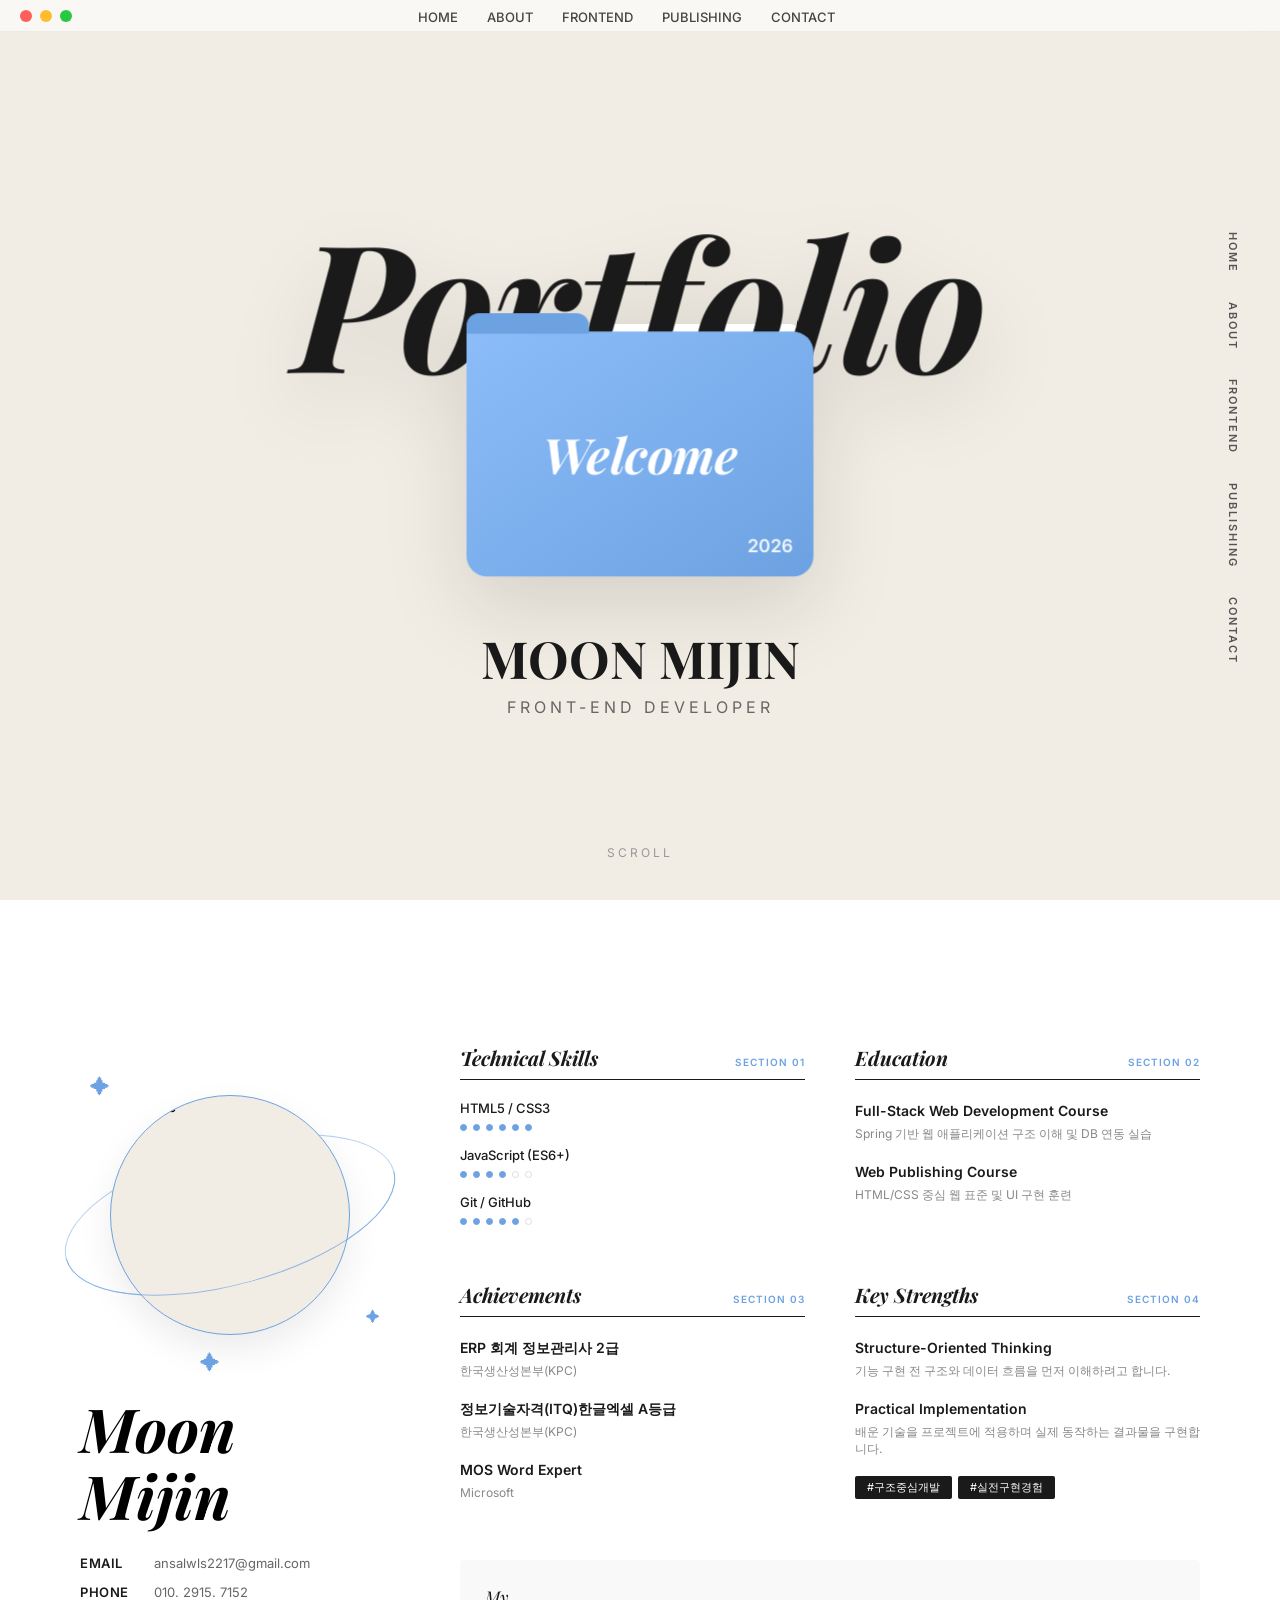
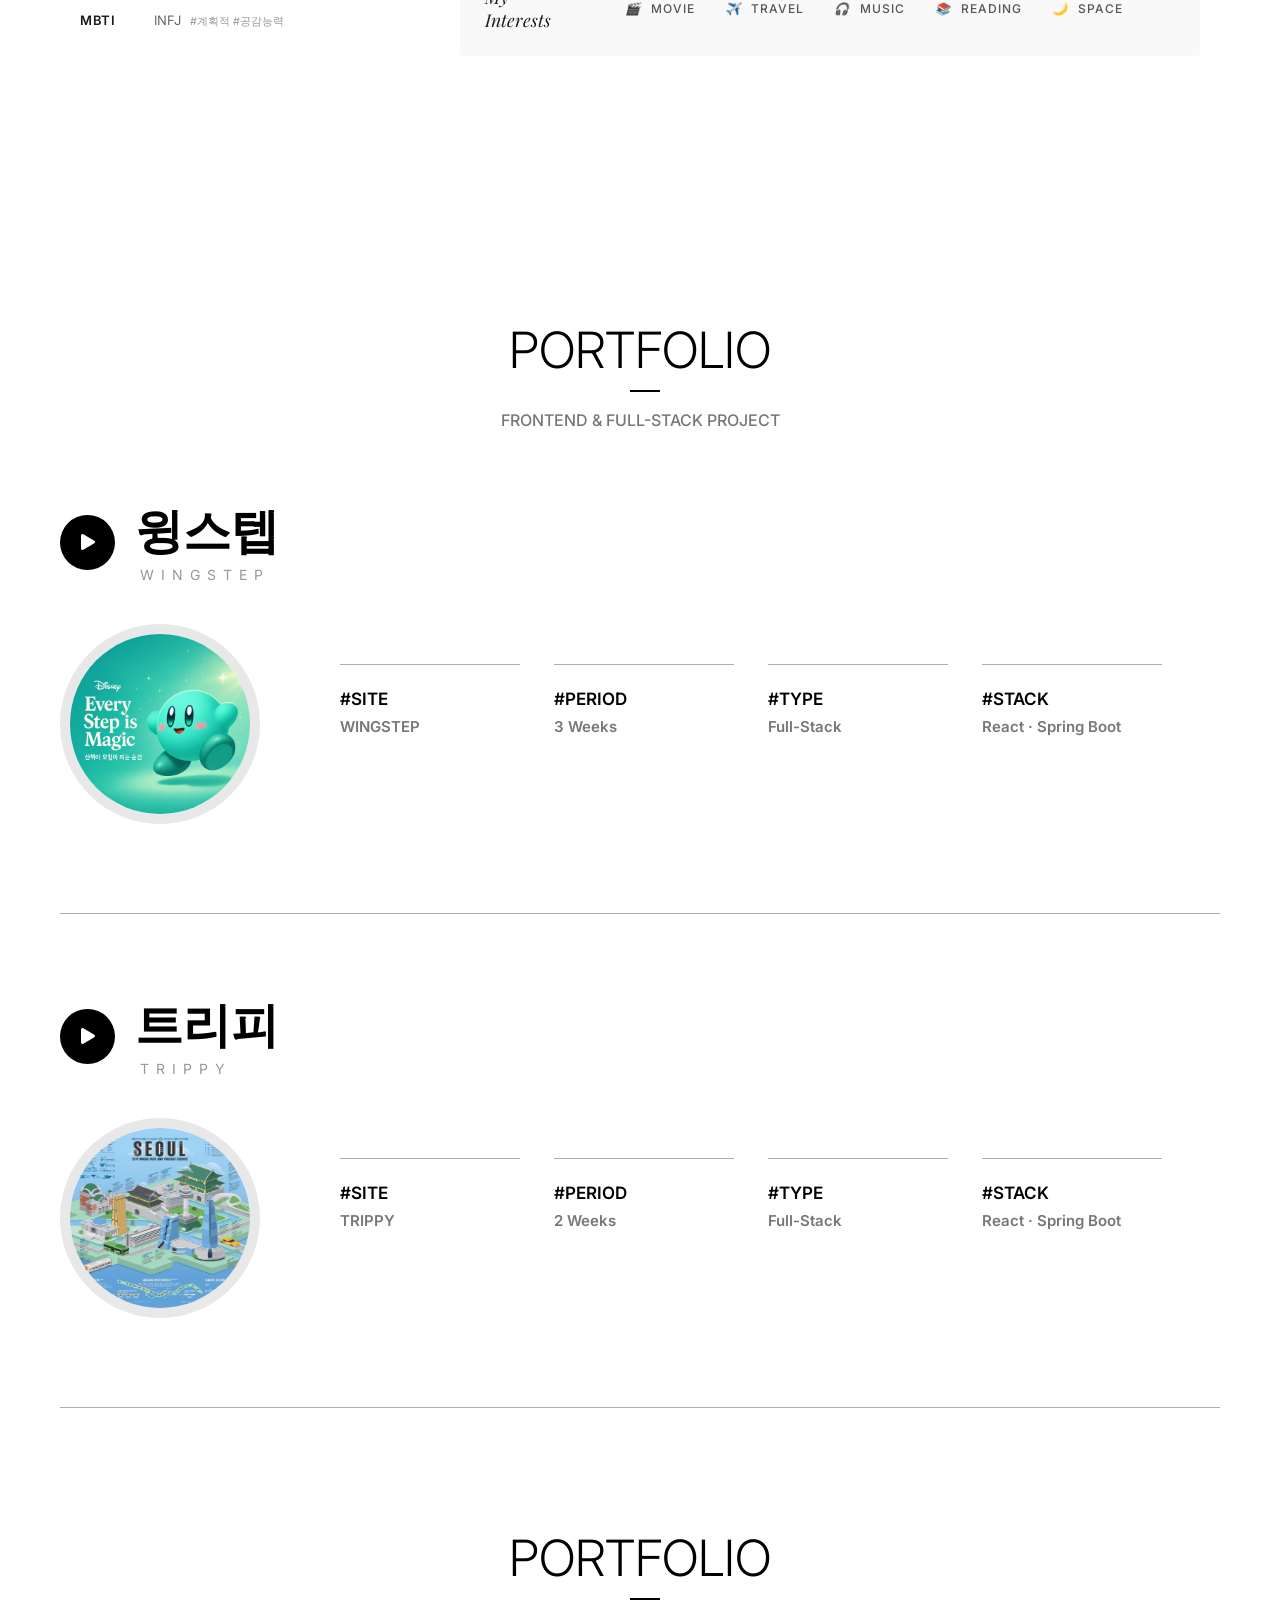
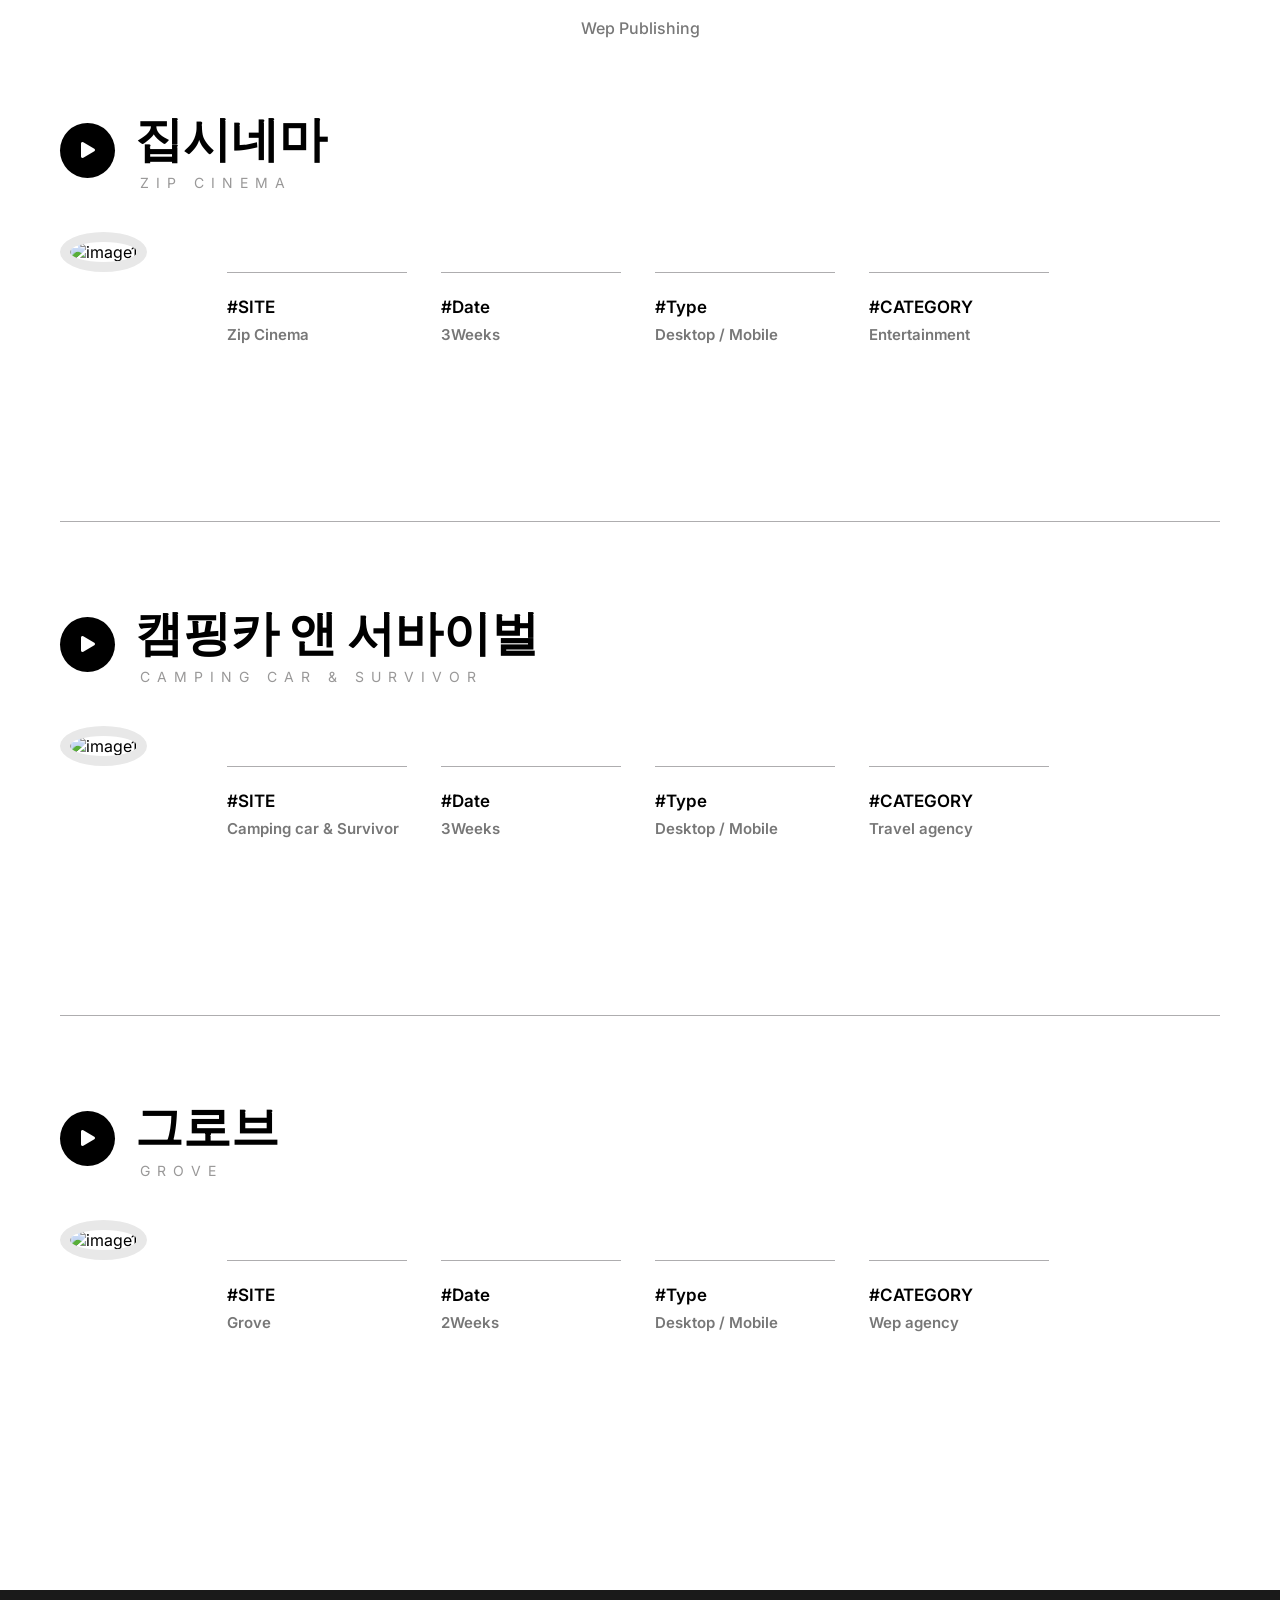
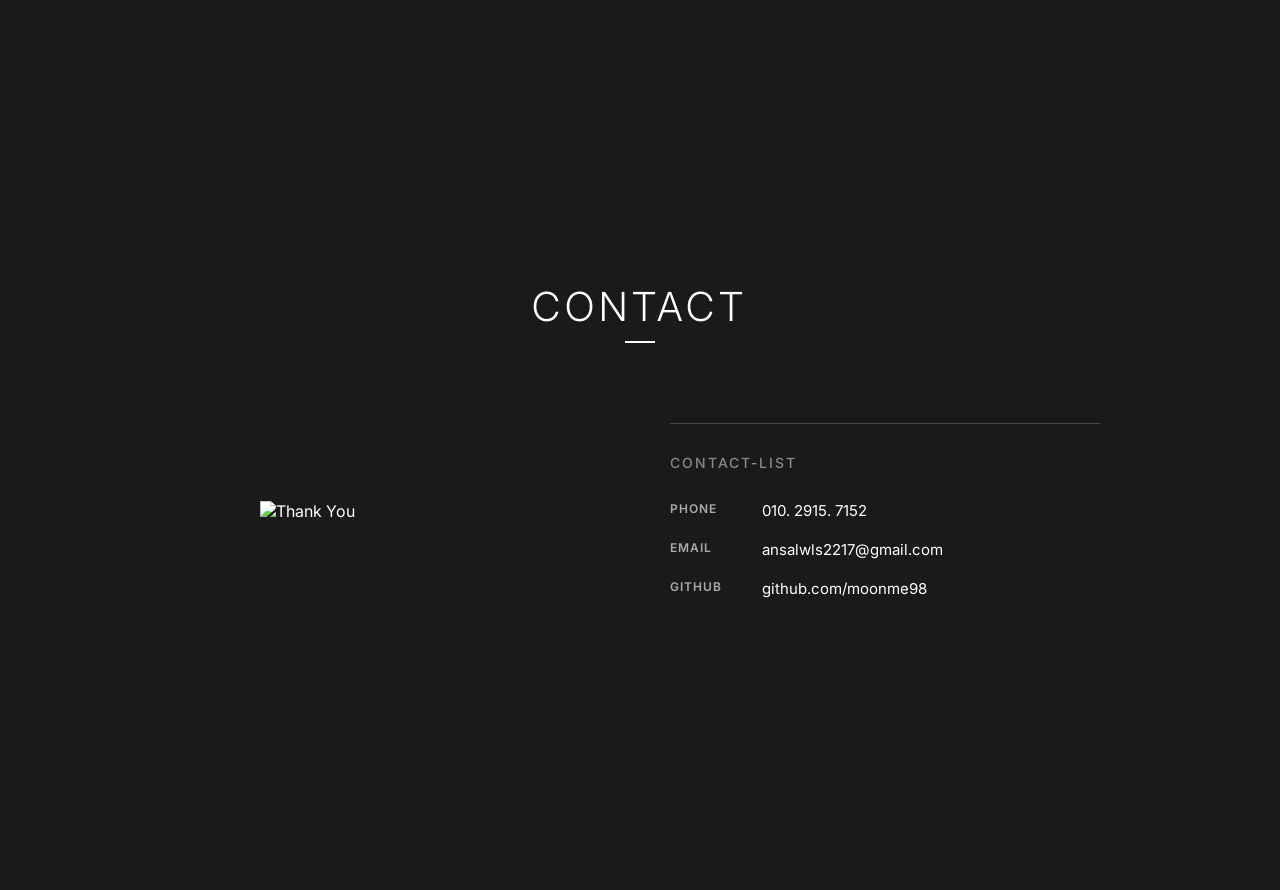
==== index.html @ 7d090c87 "add portfolio section" ====
﻿<!DOCTYPE html>
<html lang="ko">
<head>
    <meta charset="UTF-8">
    <meta name="viewport" content="width=device-width, initial-scale=1.0">
    <title>MOON MIJIN | Portfolio</title>
    
    <link href="https://fonts.googleapis.com/css2?family=Playfair+Display:ital,wght@0,600;0,700;1,700&family=Inter:wght@300;400;500;600&display=swap" rel="stylesheet">
    <link rel="stylesheet" href="https://use.fontawesome.com/releases/v5.14.0/css/all.css">
    <link rel="stylesheet" href="css/style.css">

    <script src="https://code.jquery.com/jquery-3.7.1.min.js"></script>
    <script src="js/main.js"></script>
</head>

<body>
    <header id="header">
        <div class="top">
            <div class="mac-dots"><div class="dot red"></div><div class="dot yellow"></div><div class="dot green"></div></div>
            <nav id="gnb">
                <ul>
                    <li><a href="#home">HOME</a></li>
                    <li><a href="#about">ABOUT</a></li>
                    <li><a href="#portfolio_fn">FRONTEND</a></li>
                    <li><a href="#portfolio">PUBLISHING</a></li>
                    <li><a href="#contact">CONTACT</a></li>
                </ul>
            </nav>
            <div style="width: 80px;"></div>
        </div>
    </header>

    <section id="home" class="header_inner">
        <div class="folder-wrapper" id="mobileFolder">
            <div class="folder-paper"></div>
            <h2 class="main-title">Portfolio</h2>
            <div class="folder-main">
                <span class="folder-welcome-text">Welcome</span>
                <span class="folder-year">2026</span>
            </div>
        </div>
        <div class="desc">
            <strong>MOON MIJIN</strong>
            <p>Front-end Developer</p>
        </div>
        <div class="pagedown">Scroll</div>
    </section>

    <section id="about" class="wrapper">
        <div class="left-side">
            <div class="profile-container">
                <div class="star one">✦</div>
                <div class="orbit-back"></div>
                <div class="profile-circle">
                    <img src="images/img/profile.jpg" alt="Profile">
                </div>
                <div class="orbit-front"></div>
                <div class="star two">✦</div>
                <div class="star three">✦</div>
            </div>
            <div class="name-box">
                <h1>Moon <br>Mijin</h1>
                <div class="contact-info">
                    <p><b>EMAIL</b> ansalwls2217@gmail.com</p>
                    <p><b>PHONE</b> 010. 2915. 7152</p>
                    <p><b>MBTI</b> INFJ <small style="color:#999; margin-left:5px;">#계획적 #공감능력</small></p>
                </div>
            </div>
        </div>

        <div class="right-side">
            <div class="section-box">
                <h3>Technical Skills <span>SECTION 01</span></h3>
                <div class="skill-item">
                    <div class="skill-header"><span>HTML5 / CSS3</span></div>
                    <div class="dots-wrap">
                        <div class="dot-s"></div><div class="dot-s"></div><div class="dot-s"></div><div class="dot-s"></div><div class="dot-s"></div><div class="dot-s"></div>
                    </div>
                </div>
                <div class="skill-item">
                    <div class="skill-header"><span>JavaScript (ES6+)</span></div>
                    <div class="dots-wrap">
                        <div class="dot-s"></div><div class="dot-s"></div><div class="dot-s"></div><div class="dot-s"></div><div class="dot-s off"></div><div class="dot-s off"></div>
                    </div>
                </div>
                <div class="skill-item">
                    <div class="skill-header"><span>Git / GitHub</span></div>
                    <div class="dots-wrap">
                        <div class="dot-s"></div><div class="dot-s"></div><div class="dot-s"></div><div class="dot-s"></div><div class="dot-s"></div><div class="dot-s off"></div>
                    </div>
                </div>
            </div>

            <div class="section-box">
                <h3>Education <span>SECTION 02</span></h3>
                <ul class="content-list">
                    <li><b>Full-Stack Web Development Course</b><small>Spring 기반 웹 애플리케이션 구조 이해 및 DB 연동 실습</small></li>
                    <li><b>Web Publishing Course</b><small>HTML/CSS 중심 웹 표준 및 UI 구현 훈련</small></li>
                </ul>
            </div>

            <div class="section-box">
                <h3>Achievements <span>SECTION 03</span></h3>
                <ul class="content-list">
                    <li><b>ERP 회계 정보관리사 2급</b> <small>한국생산성본부(KPC)</small></li>
                    <li><b>정보기술자격(ITQ)한글엑셀 A등급</b> <small>한국생산성본부(KPC)</small></li>
                    <li><b>MOS Word Expert</b> <small>Microsoft</small></li>
                </ul>
            </div>

            <div class="section-box">
                <h3>Key Strengths <span>SECTION 04</span></h3>
                <ul class="content-list">
                    <li><b>Structure-Oriented Thinking</b> <small>기능 구현 전 구조와 데이터 흐름을 먼저 이해하려고 합니다.</small></li>
                    <li><b>Practical Implementation</b> <small>배운 기술을 프로젝트에 적용하며 실제 동작하는 결과물을 구현합니다.</small></li>
                </ul>
                <div class="tag-group">
                    <span class="tag">#구조중심개발</span>
                    <span class="tag">#실전구현경험</span>
                </div>
            </div>

            <div class="interest-box">
                <div class="interest-title">My <br>Interests</div>
                <div class="interest-items">
                    <div class="interest-item"><i>🎬</i> Movie</div>
                    <div class="interest-item"><i>✈️</i> Travel</div>
                    <div class="interest-item"><i>🎧</i> Music</div>
                    <div class="interest-item"><i>📚</i> Reading</div>
                    <div class="interest-item"><i>🌙</i> Space</div>
                </div>
            </div>
        </div>
    </section>

    <section id="portfolio_fn">
        <div class="title">
            <h2>PORTFOLIO</h2>
            <span>FRONTEND & FULL-STACK PROJECT</span>
        </div>
        <div class="page3_zone">
            <div class="portfolio">
                <div class="main_box">
                    <div class="inner">
                        <div class="tit">
                            <a href="https://react.moooon.shop/" target="_blank">
                                <div class="ico"><i class="fas fa-play"></i></div>
                                <div class="txt">
                                    <h3>윙스텝</h3>
                                    <span>WINGSTEP</span>
                                </div>
                            </a>
                        </div>
                        <div class="content">
                            <div class="photo">
                                <img src="images/img/wingstep_main.png" alt="윙스텝 메인 화면">
                            </div>
                            <div class="project">
                                <div class="piece">
                                    <span class="sub_tit">#SITE</span>
                                    <span>WINGSTEP</span>
                                </div>
                                <div class="piece">
                                    <span class="sub_tit">#PERIOD</span>
                                    <span>3 Weeks</span>
                                </div>
                                <div class="piece">
                                    <span class="sub_tit">#TYPE</span>
                                    <span>Full-Stack</span>
                                </div>
                                <div class="piece">
                                    <span class="sub_tit">#STACK</span>
                                    <span>React · Spring Boot</span>
                                </div>
                            </div>
                        </div>
                    </div>
                </div>
                <div class="overview">
                    <div class="inner">
                        <div class="tit">
                            <span>PROJECT OVERVIEW</span>
                        </div>
                        <div class="desc">
                            <div class="piece">
                                <span class="sub_tit">OVERVIEW</span>
                                <span>러닝 기록 관리 서비스</span>
                            </div>
                            <div class="piece">
                                <span class="sub_tit">ARCHITECTURE</span>
                                <span>React → Spring Boot → MySQL</span>
                            </div>
                            <div class="piece">
                                <span class="sub_tit">AUTH</span>
                                <span>JWT 인증 (Interceptor)</span>
                            </div>
                            <div class="piece">
                                <span class="sub_tit">ROLE</span>
                                <span>Front-End · API 설계 · DB 연동</span>
                            </div>
                        </div>
                        <div class="link">
                            <span>LINK</span>
                            <a href="https://react.moooon.shop/" target="_blank">Front-End</a>
                            <a href="https://github.com/moonme98/wingstep_back.git" target="_blank">Back-End Git</a>
                        </div>
                    </div>
                </div>
               <div class="sub">
                    <div class="inner">
                        <div class="tit">
                            <span>PROJECT DETAIL</span>
                            <p>
                                러닝 기록을 관리하고 인증 시스템을 구현한 Full-Stack 웹 프로젝트입니다.
                                React 기반 UI 설계와 Spring Boot REST API 서버 연동을 통해
                                사용자 흐름 전체를 직접 구현했습니다.
                            </p>
                        </div>
                        <!-- Finder Window -->
                        <div class="finder_window">
                            <div class="finder_header">
                                <div class="window_controls">
                                    <span class="dot red"></span>
                                    <span class="dot yellow"></span>
                                    <span class="dot green"></span>
                                </div>
                                <div class="finder_path">Macintosh HD › Projects › WINGSTEP</div>
                                <div class="finder_toolbar">
                                    <span></span>
                                    <span></span>
                                    <span></span>
                                    <span></span>
                                </div>
                            </div>
                            <div class="finder_body">
                                <div class="finder_sidebar">
                                    <div class="sidebar_section">
                                        <p>Favorites</p>
                                        <ul>
                                            <li class="active">Overview</li>
                                            <li>Demo</li>
                                            <li>Documentation</li>
                                        </ul>
                                    </div>
                                    <div class="sidebar_section">
                                        <p>Tags</p>
                                        <ul>
                                            <li>React</li>
                                            <li>Spring Boot</li>
                                            <li>MySQL</li>
                                        </ul>
                                    </div>
                                </div>
                                <div class="finder_content">
                                    <div class="file_item">
                                        <a href="https://youtu.be/JFNT2R6vPKk" target="_blank">
                                            <img src="images/img/preview.jpg" alt="Demo Video">
                                            <span>Demo Video</span>
                                        </a>
                                    </div>
                                    <div class="file_item">
                                        <a href="images/pdf/wingstep.pdf" target="_blank">
                                            <img src="images/img/wingstep_img.jpg" alt="Project PDF">
                                            <span>Project PDF</span>
                                        </a>
                                    </div>
                                </div>
                            </div>
                            <div class="finder_statusbar">
                                <span>2 items</span>
                                <span>Last opened: Today</span>
                            </div>
                        </div>
                    </div>
                </div><!-- end: sub -->
            </div><!-- end: portfolio -->
            <div class="portfolio">
                <div class="main_box">
                    <div class="inner">
                        <div class="tit">
                            <a href="https://react.moooon.shop/" target="_blank">
                                <div class="ico"><i class="fas fa-play"></i></div>
                                <div class="txt">
                                    <h3>트리피</h3>
                                    <span>TRIPPY</span>
                                </div>
                            </a>
                        </div>
                        <div class="content">
                            <div class="photo">
                                <img src="images/img/trippy_main.jpg" alt="트리피 메인 화면">
                            </div>
                            <div class="project">
                                <div class="piece">
                                    <span class="sub_tit">#SITE</span>
                                    <span>TRIPPY</span>
                                </div>
                                <div class="piece">
                                    <span class="sub_tit">#PERIOD</span>
                                    <span>2 Weeks</span>
                                </div>
                                <div class="piece">
                                    <span class="sub_tit">#TYPE</span>
                                    <span>Full-Stack</span>
                                </div>
                                <div class="piece">
                                    <span class="sub_tit">#STACK</span>
                                    <span>React · Spring Boot</span>
                                </div>
                            </div>
                        </div>
                    </div>
                </div>
                <div class="overview">
                    <div class="inner">
                        <div class="tit">
                            <span>PROJECT OVERVIEW</span>
                        </div>
                        <div class="desc">
                            <div class="piece">
                                <span class="sub_tit">OVERVIEW</span>
                                <span>개인 맞춤 여행 코스 제작 및 관리 플랫폼</span>
                            </div>

                            <div class="piece">
                                <span class="sub_tit">ARCHITECTURE</span>
                                <span>React → Spring Boot → MySQL</span>
                            </div>

                            <div class="piece">
                                <span class="sub_tit">AUTH</span>
                                <span>JWT 인증 · Role 기반 접근 제어</span>
                            </div>

                            <div class="piece">
                                <span class="sub_tit">ROLE</span>
                                <span>UI 설계 및 코스 기능 구현</span>
                            </div>

                        </div>
                        <div class="link">
                            <span>LINK</span>
                            <a href="https://github.com/moonme98/trippy.git" target="_blank">Trippy Git</a>
                        </div>
                    </div>
                </div>
               <div class="sub">
                    <div class="inner">
                        <div class="tit">
                            <span>PROJECT DETAIL</span>
                            <p>
                                TRIPPY는 사용자가 자신의 취향과 일정에 맞는 여행 코스를 직접 설계하고
                                관리할 수 있도록 제작한 개인 맞춤형 여행 플랫폼입니다.
                                React 기반 UI와 Spring Boot REST API 서버를 연동하여
                                코스 생성, 일정 관리, 게시판 기능, 사용자 인증까지
                                전체 흐름을 Full-Stack으로 구현했습니다.
                            </p>
                        </div>
                        <!-- Finder Window -->
                        <div class="finder_window">
                            <div class="finder_header">
                                <div class="window_controls">
                                    <span class="dot red"></span>
                                    <span class="dot yellow"></span>
                                    <span class="dot green"></span>
                                </div>
                                <div class="finder_path">Macintosh HD › Projects › TRIPPY</div>
                                <div class="finder_toolbar">
                                    <span></span>
                                    <span></span>
                                    <span></span>
                                    <span></span>
                                </div>
                            </div>
                            <div class="finder_body">
                                <div class="finder_sidebar">
                                    <div class="sidebar_section">
                                        <p>Favorites</p>
                                        <ul>
                                            <li class="active">Overview</li>
                                            <li>Demo</li>
                                            <li>Documentation</li>
                                        </ul>
                                    </div>
                                    <div class="sidebar_section">
                                        <p>Tags</p>
                                        <ul>
                                            <li>React</li>
                                            <li>Spring Boot</li>
                                            <li>Oracle</li>
                                            <li>MyBatis</li>
                                        </ul>
                                    </div>
                                </div>
                                <div class="finder_content">
                                    <div class="file_item">
                                        <a href="https://youtu.be/i4TBJ_WeSOU" target="_blank">
                                            <img src="images/img/trippy_logo.png" alt="Demo Video">
                                            <span>Demo Video</span>
                                        </a>
                                    </div>
                                </div>
                            </div>
                            <div class="finder_statusbar">
                                <span>1 items</span>
                                <span>Last opened: Today</span>
                            </div>
                        </div>
                    </div>
                </div><!-- end: sub -->
            </div><!-- end: portfolio -->
        </div>
    </section>

    <section id="portfolio">
        <div class="title">
            <h2>PORTFOLIO</h2>
            <span>Wep Publishing</span>
        </div>
        <div class="page3_zone">
            <div class="portfolio">
                <div class="main_box">
                    <div class="inner">
                        <div class="tit">
                            <a href="">
                                <div class="ico"><i class="fas fa-play"></i></div>
                                <div class="txt">
                                    <h3>집시네마</h3>
                                    <span>ZIP CINEMA</span>
                                </div>
                            </a>
                        </div>
                        <div class="content">
                            <div class="photo">
                                <img src="images/img/mosaRTgAvM.png" alt="image1">
                            </div>
                            <div class="project">
                                <div class="piece">
                                    <span class="sub_tit">#SITE</span>
                                    <span>Zip Cinema</span>
                                </div>
                                <div class="piece">
                                    <span class="sub_tit">#Date</span>
                                    <span>3Weeks</span>
                                </div>
                                <div class="piece">
                                    <span class="sub_tit">#Type</span>
                                    <span>Desktop / Mobile</span>
                                </div>
                                <div class="piece">
                                    <span class="sub_tit">#CATEGORY</span>
                                    <span>Entertainment</span>
                                </div>
                            </div>
                        </div>
                    </div>
                </div>
                <div class="overview">
                    <div class="inner">
                        <div class="tit">
                            <span>PROJECT OVERVIEW</span>
                        </div>
                        <div class="desc">
                            <div class="piece">
                                <span class="sub_tit">RENEWAL SITE RENEWAL</span>
                                <span>Brand Strategy, UI / UX</span>
                            </div>
                            <div class="piece">
                                <span class="sub_tit">STRUCTURE</span>
                                <span>HTML / CSS</span>
                            </div>
                            <div class="piece">
                                <span class="sub_tit">INTERACTIVE</span>
                                <span>jQuery / React</span>
                            </div>
                            <div class="piece">
                                <span class="sub_tit">SCM</span>
                                <span>Github</span>
                            </div>
                        </div>
                        <div class="link">
                            <span>LINK</span>
                            <a href="" class="project1" target="portfolio">사이트 바로가기</a>
                        </div>
                    </div>
                </div>
                <div class="sub">
                    <div class="item">
                        <div id="pc1" class="pc">
                            <div class="inner">
                                <div class="tit">
                                    <span>DESKTOP DESIGN</span>
                                    <p>
                                        기존 사이트에서 불편함 점과 부족했던 정보성 콘텐츠를 중심으로<br>개선하여 제작하였습니다.
                                    </p>
                                </div>
                                <div class="photo">
                                    <img src="images/img/pc.png" alt="image1">
                                </div>
                                <div class="img">
                                    <div class="dim"><a href=""></a></div>
                                    <div class="view"><img src="images/img/pc1.png" alt="image1"></div>
                                </div>
                            </div>
                        </div>
                        <div id="mo1" class="mo">
                            <div class="inner">
                                <div class="tit">
                                    <span>MOBILE DESIGN</span>
                                    <p>
                                        먼저 진행된 PC버전을 바탕으로 모바일에 최적화된 화면을 구성했습니다.<br>모바일에서도 PC와 동일한 경험으로 제공하며 각 메뉴로의 접근성을 용이하게 설계했습니다. 
                                    </p>
                                </div>
                                <div class="photo">
                                    <img src="images/img/mo1_design.png" alt="image1">
                                </div>
                                <div class="img">
                                    <div class="dim"><a href=""></a></div>
                                    <div class="view"><img src="images/img/mo1.png" alt="image1"></div>
                                </div>
                            </div>
                        </div>
                    </div>    
                </div>
            </div>
            <div class="portfolio">
                <div class="main_box">
                    <div class="inner">
                        <div class="tit">
                            <a href="">
                                <div class="ico"><i class="fas fa-play"></i></div>
                                <div class="txt">
                                    <h3>캠핑카 앤 서바이벌</h3>
                                    <span>CAMPING CAR & SURVIVOR</span>
                                </div>
                            </a>
                        </div>
                        <div class="content">
                            <div class="photo">
                                <img src="images/img/3.png" alt="image1">
                            </div>
                            <div class="project">
                                <div class="piece">
                                    <span class="sub_tit">#SITE</span>
                                    <span>Camping car & Survivor</span>
                                </div>
                                <div class="piece">
                                    <span class="sub_tit">#Date</span>
                                    <span>3Weeks</span>
                                </div>
                                <div class="piece">
                                    <span class="sub_tit">#Type</span>
                                    <span>Desktop / Mobile</span>
                                </div>
                                <div class="piece">
                                    <span class="sub_tit">#CATEGORY</span>
                                    <span>Travel agency</span>
                                </div>
                            </div>
                        </div>
                    </div>
                </div>
                <div class="overview">
                    <div class="inner">
                        <div class="tit">
                            <span>PROJECT OVERVIEW</span>
                        </div>
                        <div class="desc">
                            <div class="piece">
                                <span class="sub_tit">RENEWAL SITE RENEWAL</span>
                                <span>Brand Strategy, UI / UX</span>
                            </div>
                            <div class="piece">
                                <span class="sub_tit">STRUCTURE</span>
                                <span>HTML / CSS</span>
                            </div>
                                <div class="piece">
                                <span class="sub_tit">INTERACTIVE</span>
                                <span>jQuery / React</span>
                            </div>
                                <div class="piece">
                                <span class="sub_tit">SCM</span>
                                <span>Github</span>
                            </div>
                        </div>
                        <div class="link">
                            <span>LINK</span>
                            <a href="" class="project2" target="portfolio">사이트 바로가기</a>
                        </div>
                    </div>
                </div>
                <div class="sub">
                    <div class="item">
                        <div id="pc2" class="pc">
                            <div class="inner">
                                <div class="tit">
                                    <span>DESKTOP DESIGN</span>
                                    <p>기존 사이트에서 불편함 점과 부족했던 정보성 콘텐츠를 중심으로<br>개선하여 제작하였습니다.</p>
                                </div>
                                <div class="photo">
                                    <img src="images/img/pc.png" alt="image1">
                                </div>
                                <div class="img">
                                    <div class="dim"><a href=""></a></div>
                                    <div class="view"><img src="images/img/pc2.png" alt="image1"></div>
                                </div>
                            </div>
                        </div>
                        <div id="mo2" class="mo">
                            <div class="inner">
                                <div class="tit">
                                    <span>MOBILE DESIGN</span>
                                    <p>
                                        먼저 진행된 PC버전을 바탕으로 모바일에 최적화된 화면을 구성했습니다.<br>모바일에서도 PC와 동일한 경험으로 제공하며 각 메뉴로의 접근성을 용이하게 설계했습니다. 
                                    </p>
                                </div>
                                <div class="photo">
                                    <img src="images/img/mo2_design.png" alt="image1">
                                </div>
                                <div class="img">
                                    <div class="dim"><a href=""></a></div>
                                    <div class="view"><img src="images/img/mo2.png" alt="image1"></div>
                                </div>
                            </div>
                        </div>
                    </div>
                </div>
            </div>
            <div class="portfolio">
                <div class="main_box">
                    <div class="inner">
                        <div class="tit">
                            <a href="">
                                <div class="ico"><i class="fas fa-play"></i></div>
                                <div class="txt">
                                    <h3>그로브</h3>
                                    <span>GROVE</span>
                                </div>
                            </a>
                        </div>
                        <div class="content">
                            <div class="photo">
                                <img src="images/img/mainChara2.png" alt="image1">
                            </div>
                            <div class="project">
                                <div class="piece">
                                    <span class="sub_tit">#SITE</span>
                                    <span>Grove</span>
                                </div>
                                <div class="piece">
                                    <span class="sub_tit">#Date</span>
                                    <span>2Weeks</span>
                                </div>
                                <div class="piece">
                                    <span class="sub_tit">#Type</span>
                                    <span>Desktop / Mobile</span>
                                </div>
                                <div class="piece">
                                    <span class="sub_tit">#CATEGORY</span>
                                    <span>Wep agency</span>
                                </div>
                            </div>
                        </div>
                    </div>
                </div>
                <div class="overview">
                    <div class="inner">
                        <div class="tit">
                            <span>PROJECT OVERVIEW</span>
                        </div>
                        <div class="desc">
                            <div class="piece">
                                <span class="sub_tit">RENEWAL SITE RENEWAL</span>
                                <span>Brand Strategy, UI / UX</span>
                            </div>
                            <div class="piece">
                                <span class="sub_tit">STRUCTURE</span>
                                <span>HTML / CSS</span>
                            </div>
                                <div class="piece">
                                <span class="sub_tit">INTERACTIVE</span>
                                <span>jQuery / React</span>
                            </div>
                                <div class="piece">
                                <span class="sub_tit">SCM</span>
                                <span>Github</span>
                            </div>
                        </div>
                        <div class="link">
                            <span>LINK</span>
                            <a href="" class="project3" target="portfolio">사이트 바로가기</a>
                        </div>
                    </div>
                </div>
                <div class="sub">
                    <div class="item">
                        <div id="pc3" class="pc">
                            <div class="inner">
                                <div class="tit">
                                    <span>DESKTOP DESIGN</span>
                                    <p>
                                        기존 사이트에서 불편함 점과 부족했던 정보성 콘텐츠를 중심으로<br>개선하여 제작하였습니다.
                                    </p>
                                </div>
                                <div class="photo">
                                    <img src="images/img/pc.png" alt="image1">
                                </div>
                                <div class="img">
                                    <div class="dim"><a href=""></a></div>
                                    <div class="view"><img src="images/img/pc3.png" alt="image1"></div>
                                </div>
                            </div>
                        </div>
                        <div id="mo3" class="mo">
                            <div class="inner">
                                <div class="tit">
                                    <span>MOBILE DESIGN</span>
                                    <p>
                                        먼저 진행된 PC버전을 바탕으로 모바일에 최적화된 화면을 구성했습니다.<br>모바일에서도 PC와 동일한 경험으로 제공하며 각 메뉴로의 접근성을 용이하게 설계했습니다. 
                                    </p>
                                </div>
                                <div class="photo">
                                    <img src="images/img/mo3_design.png" alt="image1">
                                </div>
                                <div class="img">
                                    <div class="dim"><a href=""></a></div>
                                    <div class="view"><img src="images/img/mo3.png" alt="image1"></div>
                                </div>
                            </div>
                        </div>
                    </div>    
                </div>
            </div>
        </div>
    </section>

    <section id="contact">
        <div class="contact-container">
            <div class="contact-header">
                <h2>CONTACT</h2>
                <div class="line"></div>
            </div>

            <div class="contact-content">
                <div class="thank-you-area">
                    <img src="images/img/Thank_you.png" alt="Thank You">
                </div>

                <div class="contact-details">
                    <h3>CONTACT-LIST</h3>
                    <div class="info-grid">
                        <b>PHONE</b> <span>010. 2915. 7152</span>
                        <b>EMAIL</b> <span>ansalwls2217@gmail.com</span>
                        <b>GITHUB</b> <span>github.com/moonme98</span>
                    </div>
                </div>
            </div>
        </div>
    </section>

    <div class="controller">
        <ul>
            <li><a href="#home">HOME</a></li>
            <li><a href="#about">ABOUT</a></li>
            <li><a href="#portfolio_fn">FRONTEND</a></li>
            <li><a href="#portfolio">PUBLISHING</a></li>
            <li><a href="#contact">CONTACT</a></li>
        </ul>
    </div>

    <script>
        

       
    </script>
</body>
</html>
---- css/style.css ----
@charset "utf-8";

body, h1, h2, h3, ul, dl, dt, dd, p {
    margin: 0;
    padding: 0;
}
ul, dl {
    list-style: none;
}
a {
    text-decoration: none;
    color: #000;
}

/* =========================================
   portfolio - FRONTEND PROJECTS
========================================= */
#portfolio_fn .portfolio .overview .link a:first-of-type {
    padding: 0 85px 0 25px;
}

#portfolio_fn .portfolio .sub {
    display: none;
    margin-top: 140px;
    padding: 100px 0;
    background: linear-gradient(to bottom, #f8f8f8 0%, #eeeeee 100%);
}
#portfolio_fn .portfolio.active .sub {
    display: block;
}
#portfolio_fn .portfolio .sub .inner {
    margin: 0 260px 0 410px;
    width: 1250px;
}

#portfolio_fn .portfolio .sub .tit {
    max-width: 820px;
    margin-bottom: 70px;
}
#portfolio_fn .portfolio .sub .tit span {
    font-size: 60px;
    letter-spacing: -1px;
}

#portfolio_fn .portfolio .finder_window {
    background: #ffffff;
    border-radius: 22px;
    box-shadow:
        0 80px 160px rgba(0,0,0,0.15),
        0 20px 40px rgba(0,0,0,0.08) !important;
    overflow: hidden;
}

#portfolio_fn .portfolio .finder_header {
    background: #f4f4f4;
    padding: 16px 24px;
    display: flex;
    align-items: center;
    justify-content: space-between;
    border-bottom: 1px solid #e6e6e6;
}

#portfolio_fn .portfolio .window_controls {
    display: flex;
    gap: 8px;
}

#portfolio_fn .portfolio .dot {
    width: 12px;
    height: 12px;
    border-radius: 50%;
}
#portfolio_fn .portfolio .dot.red { background: #ff5f57; }
#portfolio_fn .portfolio .dot.yellow { background: #febc2e; }
#portfolio_fn .portfolio .dot.green { background: #28c840; }

#portfolio_fn .portfolio .finder_path {
    flex: 1;
    margin-left: 20px;
    font-size: 14px;
    font-weight: 600;
    color: #666;
}
#portfolio_fn .portfolio .finder_toolbar {
    display: flex;
    gap: 14px;
}
#portfolio_fn .portfolio .finder_toolbar span {
    width: 16px;
    height: 16px;
    background: #ddd;
    border-radius: 4px;
}

#portfolio_fn .portfolio .finder_body {
    display: flex;
    height: 520px;
}

#portfolio_fn .portfolio .finder_sidebar {
    width: 240px;
    background: #f9f9f9;
    padding: 30px 25px;
    border-right: 1px solid #eee;
}
#portfolio_fn .portfolio .sidebar_section {
    margin-bottom: 45px;
}
#portfolio_fn .portfolio .sidebar_section p {
    font-size: 12px;
    font-weight: 600;
    color: #999;
    margin-bottom: 15px;
    text-transform: uppercase;
    letter-spacing: 1px;
}
#portfolio_fn .portfolio .finder_sidebar ul {
    list-style: none;
    padding: 0;
    margin: 0;
}
#portfolio_fn .portfolio .finder_sidebar li {
    margin-bottom: 14px;
    font-size: 14px;
    color: #666;
}
#portfolio_fn .portfolio .finder_sidebar li.active {
    font-weight: 600;
    color: #000;
}

#portfolio_fn .portfolio .finder_content {
    position: relative;
    flex: 1;
    padding: 80px 90px;
    display: flex;
    gap: 90px;
    background: #ffffff;
    align-items: flex-start;
}
#portfolio_fn .portfolio .finder_content::after {
    content: "";
    position: absolute;
    bottom: 0;
    left: 0;
    right: 0;
    height: 40px;
    background: linear-gradient(to top, rgba(0,0,0,0.03), transparent);
    pointer-events: none;
}

#portfolio_fn .portfolio .file_item {
    width: 260px;
    position: relative;
    border-radius: 18px;
    transition: transform 0.3s ease;
}
#portfolio_fn .portfolio .file_item::before {
    content: "";
    position: absolute;
    top: -12px;
    bottom: -12px;
    left: -12px;
    right: -12px;
    border-radius: 22px;
    background: rgba(0, 122, 255, 0.08);
    opacity: 0;
    transition: opacity 0.25s ease;
    z-index: 0;
}
#portfolio_fn .portfolio .file_item:hover::before {
    opacity: 1;
}
#portfolio_fn .portfolio .file_item img,
#portfolio_fn .portfolio .file_item span {
    position: relative;
    z-index: 1;
}
#portfolio_fn .portfolio .file_item img {
    width: 100%;
    height: 180px;
    border-radius: 18px;
    box-shadow: 8px 3px 15px 0px rgba(0, 0, 0, 0.15),
                0 5px 20px rgba(0, 0, 0, 0.08) !important;
    transition: transform 0.35s ease, box-shadow 0.35s ease;
}
#portfolio_fn .portfolio .file_item span {
    display: block;
    margin-top: 18px;
    font-size: 14px;
    text-align: center;
    color: #333;
}

#portfolio_fn .portfolio .finder_statusbar {
    height: 48px;
    background: #f4f4f4;
    border-top: 1px solid #e6e6e6;
    display: flex;
    align-items: center;
    justify-content: space-between;
    padding: 0 30px;
    font-size: 13px;
    color: #666;
}


/* =========================================
   portfolio - Wep Publishing
========================================= */
.title {
    text-align: center;
}
.title h2 {
    font-size: 50px;
    font-weight: 300;
}
.title span {
    display: block;
    margin-top: 30px;
    font-size: 16px;
    font-weight: 500;
    color: #777;
}

#portfolio, #portfolio_fn {
    width: 100%; 
    padding-top: 120px;
    background-color: #fff;
    overflow: hidden;
}
#portfolio .inner, #portfolio_fn .inner {
    max-width: 1200px; 
    margin: 0 auto !important; 
    padding: 0 20px;
    width: 100%;
    box-sizing: border-box;
}
#portfolio .title h2, #portfolio_fn .title h2 {
    position: relative;
}
#portfolio .title h2::after, #portfolio_fn .title h2::after {
    content: "";
    position: absolute;
    left: 49.2%;
    top: 70px;
    width: 30px;
    height: 2px;
    background: #000;
}
#portfolio .page3_zone, #portfolio_fn .page3_zone {
    margin-top: 70px
}
#portfolio .portfolio {
    overflow: hidden;
}
.portfolio .main_box {
    min-width: 1250px;
}
.portfolio .main_box .inner {
    margin: 0 260px 0 410px;
    width: 1250px;
}
.portfolio:nth-child(2) .main_box .tit,
.portfolio:last-child .main_box .tit {
    margin-top: 80px;
}
.portfolio .main_box .tit a {
    display: flex;
    align-items: center;
    gap: 20px;
    position: relative;
}
.portfolio .main_box .tit a .ico {
    position: static;
}
.portfolio .main_box .tit a .fas.fa-play {
	position: static;
    margin-top: 0;
    width: 55px;
    height: 55px;
    line-height: 55px;
    text-align: center;
    background-color: #000;
    color: #fff;
    border-radius: 50%;
    transition: background-color 0.3s;
}
.portfolio.active .main_box .tit a .fas.fa-play {
    background-color: #c69c6d;
}
.portfolio .main_box .tit a:hover .fas.fa-play {
    background-color: #d5b896;
}
.portfolio .main_box .txt {
    color: #000;
}
.portfolio .main_box .tit a:hover .txt {
    color: #d5b896;
}
.portfolio.active .main_box .txt {
    color: #c69c6d;
}
.portfolio .main_box .txt h3 {
    font-size: 48px;
}
.portfolio .main_box .txt span {
    padding: 0 5px;
    font-size: 14px;
    letter-spacing: 7px;
    color: #999898;
}
.portfolio .main_box .content {
    height: 330px;
    border-bottom: 1px solid rgba(23, 22, 26, 0.35);
}
#portfolio .portfolio:last-child .main_box .content {
    margin-bottom: 80px;
    border: none;
}
.portfolio .main_box .content .photo {
    float: left;
    margin-top: 40px;
}
.portfolio .main_box .content .photo img {
    width: 200px;
    height: 200px;
    border: 10px solid #e8e8e8;
    border-radius: 50%;
}
.portfolio .main_box .content .project {
    float: left;
    margin: 80px 0 0 80px;
}
.portfolio .main_box .content .project .piece {
    display: inline-block;
    margin-right: 30px;
    padding-top: 20px;
    border-top: 1px solid rgba(23, 22, 26, 0.35);
    width: 180px;
}
.portfolio .main_box .content .project .piece span {
    display: block;
    font-size: 15px;
    font-weight: 600;
    line-height: 1.7;
    color: #777;
}
.portfolio .main_box .content .project .piece .sub_tit {
    display: block;
    font-size: 17px;
    font-weight: 600;
    color: #000;
}
.portfolio .overview {
    display: none;
    min-width: 1250px;
}
.portfolio.active .overview {
    display: block;
}
.portfolio .overview .inner {
    margin: 0 260px 0 410px;
    width: 1250px;
}
.portfolio .overview .tit span {
    margin: 70px 0 60px 0;
    font-size: 38px;
    font-weight: 500;
    color: #000;
}
.portfolio .overview .piece {
    display: inline-block;
    margin-right: 30px;
}
.portfolio .overview span {
    display: block;
    font-size: 15px;
    font-weight: 600;
    color: #777;
}
.portfolio .overview .sub_tit {
    padding-bottom: 14px;
    font-size: 17px;
    font-weight: 600;
    color: #000;
    border-bottom: 2px solid #191919;
    margin-bottom: 17px;
    width: 245px;
}
.portfolio .overview .link span {
    margin-top: 70px;
    font-size: 38px;
    font-weight: 500;
    color: #000;
}
.portfolio .overview .link a {
    position: relative;
    display: inline-block;
    margin-top: 20px;
    padding: 0 60px 0 25px;
    width: auto;
    font-size: 16px;
    line-height: 50px;
	box-sizing: border-box;
    color: #fff;
    text-align: center;
    background: #191919;
    transition: background 0.2s;
}
.portfolio .overview .link a::after {
    content: "";
    position: absolute;
    left: 150px;
    top: 20px;
    width: 25px;
    height: 10px;
    background: url(../images/ico/icon-gig.png) no-repeat;
}
.portfolio .overview .link a:hover {
    background: #c69c6d;
}
.portfolio .sub {
    display: none;
    margin-top: 140px;
}
.portfolio.active .sub {
    display: block;
}
.portfolio .sub .tit span {
    font-style: italic;
    font-size: 38px;
    font-weight: 800;
}
.portfolio .sub .tit p {
    margin-top: 20px;
    color: #777;
}
.portfolio .sub .pc {
    background-color: #e8e8e8;
    min-width: 1250px;
}
.portfolio .sub .pc .inner {
    position: relative;
    top: 120px;
    margin: 0 260px 0 410px;
    width: 1250px;
}
#portfolio .portfolio .sub .pc .photo {
    margin-top: 70px;
}
#portfolio .portfolio .sub .pc .photo img {
    width: 90%;
}
#portfolio .portfolio .sub .pc .img,
#portfolio .portfolio .sub .mo .img {
    position: absolute;
    left: 175px;
    top: 200px;
    width: 728px;
    height: 465px;
	overflow: hidden;
}
#portfolio .portfolio .sub .pc .img .view,
#portfolio .portfolio .sub .mo .img .view {
    overflow: hidden;
}
#portfolio .portfolio .sub .pc .img .dim {
    position: absolute;
    left: 0;
    top: 0;
    z-index: 2;
    width: 728px;
    height: 465px;
    background: rgba(0, 0, 0, 0.5);
    opacity: 1;
    transition: opacity 0.5s;
}
#portfolio .portfolio .sub .pc .img .dim:hover {
    opacity: 0;
}
#portfolio .portfolio .sub .pc .img .dim a {
    position: absolute;
    top: 50%;
    left: 50%;
    width: 30px;
    height: 50px;
    margin-left: -15px;
    border: 2px solid #fff;
    border-radius: 50px;
    box-sizing: border-box;
}
#portfolio .portfolio .sub .pc .img .dim a::after {
    position: absolute;
    top: 10px;
    left: 50%;
    content: '';
    width: 6px;
    height: 6px;
    margin-left: -3px;
    background-color: #c69c6d;
    border-radius: 100%;
    animation: sdb 2s infinite;
    box-sizing: border-box;
}
@keyframes sdb {
    0% { transform: translate(0, 0); opacity: 0; }
    40% { opacity: 1; }
    80% { transform: translate(0, 20px); opacity: 0; }
    100% { opacity: 0; }
}
#portfolio .portfolio .sub .pc .view {
    position: relative;
    height: 505px;
    overflow: hidden;
}
#portfolio .portfolio .sub .pc .view img {
    position: absolute;
    left: 0;
    top: 0;
    width: 100%;
    transition: top 0.2s;
}
#portfolio .portfolio .sub .mo {
    margin-top: 200px;
    background-color: #e8e8e8;
}
#portfolio .portfolio .sub .mo .inner {
    position: relative;
    top: 120px;
    margin: 0 260px 0 410px;
    width: 1250px;
    height: 1100px;
}
#portfolio .portfolio .sub .mo .photo {
    margin-top: 70px;
}
#portfolio .portfolio .sub .mo .photo img {
    height: 692px;
    width: 90%;
}
#portfolio .portfolio .sub .mo .img {
    position: absolute;
    left: 424px;
    top: 246px;
    width: 234px;
    height: 520px;
    border-radius: 20px;
    overflow: hidden;
}
#portfolio .portfolio .sub .mo .img .dim {
    position: absolute;
    left: 0;
    top: 0;
    z-index: 2;
    width: 234px;
    height: 520px;
    background: rgba(0, 0, 0, 0.5);
    opacity: 1;
    transition: opacity 0.5s;
}
#portfolio .portfolio .sub .mo .img .dim:hover {
    opacity: 0;
}
#portfolio .portfolio .sub .mo .img .dim a {
    position: absolute;
    top: 50%;
    left: 50%;
    width: 30px;
    height: 50px;
    margin-left: -15px;
    border: 2px solid #fff;
    border-radius: 50px;
    box-sizing: border-box;
}
#portfolio .portfolio .sub .mo .img .dim a::after {
    position: absolute;
    top: 10px;
    left: 50%;
    content: '';
    width: 6px;
    height: 6px;
    margin-left: -3px;
    background-color: #c69c6d;
    border-radius: 100%;
    animation: sdb 2s infinite;
    box-sizing: border-box;
}
#portfolio .portfolio .sub .mo .view {
    position: relative;
    height: 519px;
    overflow: hidden;
}
#portfolio .portfolio .sub .mo .view img {
    position: absolute;
    left: 0;
    top: 0;
    width: 100%;
    transition: top 0.2s;
}

/* --- 두 번째 코드 (index.html 관련 스타일) --- */
* { margin: 0; padding: 0; box-sizing: border-box; }
body, html { 
    width: 100%; height: auto; 
    font-family: 'Inter', sans-serif;
    background-color: #f2ede4;
    scroll-behavior: smooth;
}

#header .top {
    position: fixed; top: 0; left: 0; width: 100%; height: 32px;
    background: rgba(255, 255, 255, 0.6);
    backdrop-filter: blur(15px);
    display: flex; align-items: center; justify-content: space-between;
    padding: 0 20px; z-index: 1000;
    border-bottom: 1px solid rgba(0,0,0,0.05);
}
.mac-dots { display: flex; gap: 8px; }
.dot { width: 12px; height: 12px; border-radius: 50%; }
.red { background: #ff5f56; } .yellow { background: #ffbd2e; } .green { background: #27c93f; }

#gnb ul { display: flex; list-style: none; gap: 5px; }
#gnb ul li a { 
    text-decoration: none; color: #444; font-size: 13px; font-weight: 500;
    padding: 4px 12px; border-radius: 4px; transition: 0.2s ease;
}
#gnb ul li a:hover { background: rgba(0, 0, 0, 0.08); color: #000; }

.header_inner {
    min-height: 100vh; width: 100%;
    display: flex; flex-direction: column;
    justify-content: center; align-items: center;
    position: relative;
    box-sizing: border-box;
    padding-top: 70px;
}

.folder-wrapper {
    position: relative; 
    width: 340px; height: 240px;
    filter: drop-shadow(0 30px 40px rgba(0,0,0,0.12));
    z-index: 2;
    perspective: 1000px;
    margin-top: 80px;
    cursor: pointer;
    transform-style: preserve-3d;
    -webkit-transform-style: preserve-3d;
}
.folder-paper {
    position: absolute; top: 10px; left: 10px; right: 10px; bottom: 40px;
    background: #fff; border-radius: 10px;
    transform: translateY(-20px) translateZ(0px); 
    z-index: 1;
    transition: 0.5s ease;
}
.main-title {
    position: absolute;
    font-family: 'Playfair Display', serif;
    font-size: 11rem; font-style: italic; color: #1a1a1a;
    letter-spacing: -2px; z-index: 2;
    top: 35%; left: 50%;
    transform: translate(-50%, -100%) translateZ(10px);
    transition: 0.5s ease;
    white-space: nowrap;
    will-change: transform;
}
.folder-main {
    width: 100%; height: 100%;
    background: linear-gradient(145deg, #8cbdf9, #6da2e2);
    border-radius: 0 20px 20px 20px;
    position: relative; z-index: 3;
    display: flex; align-items: center; justify-content: center;
    transition: 0.5s ease;
    transform-origin: bottom;
    transform: translateZ(20px);
}
.folder-main::before {
    content: ''; position: absolute; top: -18px; left: 0;
    width: 120px; height: 20px; background: #6da2e2; border-radius: 12px 12px 0 0;
}
.folder-welcome-text {
    color: white; font-family: 'Playfair Display', serif;
    font-size: 3rem; font-style: italic; font-weight: 700;
}
.folder-year {
    position: absolute; bottom: 20px; right: 20px;
    color: rgba(255,255,255,0.9); font-size: 1.1rem; font-weight: 600;
}

@media (min-width: 769px) {
    .folder-wrapper:hover .folder-main { transform: rotateX(-25deg) translateZ(20px); }
    .folder-wrapper:hover .folder-paper { transform: translateY(-60px) translateZ(0px); }
    .folder-wrapper:hover .main-title { transform: translate(-50%, -130%) translateZ(10px); }
}

.desc { margin-top: 50px; text-align: center; }
.desc strong { font-family: 'Playfair Display', serif; font-size: 3.2rem; display: block; color: #1a1a1a; }
.desc p { font-size: 1rem; color: #666; letter-spacing: 4px; text-transform: uppercase; margin-top: 5px; }

.controller {
    position: fixed; right: 40px; top: 50%; transform: translateY(-50%);
    z-index: 100;
}
.controller ul { list-style: none; display: flex; flex-direction: column; gap: 25px; }
.controller a {
    writing-mode: vertical-rl; text-decoration: none;
    font-size: 11px; color: #555; font-weight: 600; letter-spacing: 2px;
    transition: 0.3s;
}
.controller a:hover, .controller a.active { color: #007aff; }

.pagedown {
    position: absolute; bottom: 40px;
    font-size: 12px; letter-spacing: 3px; color: #999;
    text-transform: uppercase; animation: bounce 2s infinite;
}
@keyframes bounce {
    0%, 20%, 50%, 80%, 100% { transform: translateY(0); }
    40% { transform: translateY(-10px); }
    60% { transform: translateY(-5px); }
}

.wrapper {
    max-width: 100%; min-height: 100vh; margin: 0 auto;
    display: flex; align-items: center; justify-content: space-between;
    padding: 100px 250px;
    background-color: #fff;
}
.left-side { width: 400px; position: relative; flex-shrink: 0; }
.profile-container { position: relative; width: 300px; height: 300px; margin-bottom: 30px; display: flex; align-items: center; justify-content: center; }
.profile-circle {
    width: 240px; height: 240px; border-radius: 50%; 
    background: #f2ede4; position: relative; z-index: 5; overflow: hidden;
    border: 1px solid #6da2e2; box-shadow: 0 15px 35px rgba(0,0,0,0.08);
}
.profile-circle img { width: 100%; object-fit: cover; }
.orbit-back { position: absolute; width: 340px; height: 140px; border: 1.5px solid #6da2e2; border-radius: 50%; top: 50%; left: 50%; transform: translate(-50%, -50%) rotate(-15deg); z-index: 1; opacity: 0.5; }
.orbit-front { position: absolute; width: 340px; height: 140px; border: 1.5px solid #6da2e2; border-radius: 50%; top: 50%; left: 50%; transform: translate(-50%, -50%) rotate(-15deg); z-index: 6; opacity: 0.7; clip-path: inset(50% 0 0 0); }
.star { position: absolute; font-size: 20px; color: #6da2e2; z-index: 11; }
.star.one { top: 10px; left: 10px; }
.star.two { bottom: 40px; right: 0; font-size: 14px; }
.star.three { bottom: -10px; left: 40%; }
.name-box h1 { font-family: 'Playfair Display', serif; font-size: 3.8rem; font-style: italic; line-height: 1.1; margin-bottom: 20px; text-align: left; }
.contact-info { font-size: 13px; line-height: 2.2; color: #666; text-align: left; }
.contact-info b { color: #1a1a1a; font-weight: 600; width: 70px; display: inline-block; letter-spacing: 0.5px; }

.right-side { flex-grow: 1; display: grid; grid-template-columns: 1fr 1fr; gap: 40px 60px; align-content: start; }
.section-box h3 { font-family: 'Playfair Display', serif; font-size: 1.25rem; font-style: italic; margin-bottom: 20px; color: #1a1a1a; border-bottom: 1px solid #1a1a1a; padding-bottom: 8px; display: flex; justify-content: space-between; align-items: baseline; }
.section-box h3 span { font-family: 'Inter'; font-size: 10px; font-weight: 600; color: #6da2e2; font-style: normal; letter-spacing: 1px; }
.content-list { list-style: none; text-align: left; }
.content-list li { font-size: 13.5px; margin-bottom: 18px; color: #444; line-height: 1.6; }
.content-list b { color: #1a1a1a; font-weight: 600; display: block; margin-bottom: 4px; font-size: 14px; }
.content-list small { color: #888; font-size: 12px; line-height: 1.4; display: block; }
.skill-item { margin-bottom: 16px; text-align: left; }
.skill-header { display: flex; justify-content: space-between; align-items: center; margin-bottom: 8px; }
.skill-header span { font-size: 13px; font-weight: 500; color: #1a1a1a; }
.dots-wrap { display: flex; gap: 6px; }
.dot-s { width: 7px; height: 7px; border-radius: 50%; background: #6da2e2; border: 1px solid #6da2e2; }
.dot-s.off { background: transparent; border: 1px solid #ddd; }
.interest-box { grid-column: 1 / -1; background: #f9f9f9; padding: 25px; border-radius: 4px; display: flex; gap: 40px; align-items: center; }
.interest-title { font-family: 'Playfair Display', serif; font-size: 1.1rem; font-style: italic; color: #1a1a1a; width: 100px; text-align: left; }
.interest-items { display: flex; gap: 30px; flex-wrap: wrap; }
.interest-item { display: flex; align-items: center; gap: 10px; font-size: 12px; font-weight: 500; color: #555; text-transform: uppercase; letter-spacing: 1px; }
.tag-group { display: flex; flex-wrap: wrap; gap: 6px; margin-top: 10px; }
.tag { font-size: 11px; padding: 4px 12px; background: #1a1a1a; color: #fff; border-radius: 2px; }

#contact {
    background-color: #1a1a1a;
    min-height: 100vh;
    display: flex;
    align-items: center;
    justify-content: center;
    color: #fff;
}
.contact-container {
    width: 100%;
    max-width: 1000px;
    padding: 0 40px;
}
.contact-header {
    text-align: center;
    margin-bottom: 80px;
}
.contact-header h2 {
    font-family: 'Inter', sans-serif;
    font-size: 2.5rem;
    letter-spacing: 5px;
    font-weight: 300;
    margin-bottom: 10px;
}
.contact-header .line {
    width: 30px;
    height: 2px;
    background: #fff;
    margin: 0 auto;
}
.contact-content {
    display: flex;
    align-items: center;
    justify-content: space-between;
    gap: 60px;
}
.thank-you-area {
    flex: 1;
    display: flex;
    justify-content: flex-end;
}
.thank-you-area img {
    width: 100%;
    max-width: 350px;
    filter: brightness(1.2);
}
.contact-details {
    flex: 1;
    border-top: 1px solid rgba(255, 255, 255, 0.2);
    padding-top: 30px;
}
.contact-details h3 {
    font-size: 14px;
    letter-spacing: 2px;
    color: #888;
    margin-bottom: 30px;
    font-weight: 500;
}
.info-grid {
    display: grid;
    grid-template-columns: auto 1fr;
    gap: 20px 40px;
}
.info-grid b {
    font-size: 12px;
    letter-spacing: 1px;
    color: #aaa;
    font-weight: 600;
    text-transform: uppercase;
}
.info-grid span {
    font-size: 15px;
    color: #fff;
    font-family: 'Inter', sans-serif;
}

/* --- 공통 모바일 반응형 --- */
@media (max-width: 1600px) {
    .wrapper { padding: 100px 80px; }
    .left-side { width: 380px; }
    .right-side { gap: 40px 50px; }
}
@media (max-width: 1000px) {
    #gnb { display: none; }
    .header_inner { padding-top: 60px; }
    .folder-wrapper { width: 280px; height: 200px; margin-top: 120px; }
    .main-title { font-size: 4.5rem; transform: translate(-50%, -170%) translateZ(10px) }
    .folder-wrapper.is-open .folder-paper { transform: translateY(-50px) translateZ(0px); }
    .folder-wrapper.is-open .main-title { transform: translate(-50%, -220%) translateZ(10px) }
    .folder-wrapper.is-open .folder-main { transform: rotateX(-15deg) translateZ(20px); }
    
    .wrapper {
        flex-direction: column; padding: 80px 60px; gap: 50px; align-items: center; text-align: center;
    }
    .left-side { width: 100%; display: flex; flex-direction: column; align-items: center; }
    .name-box h1 { font-size: 3rem; text-align: center; }
    .contact-info { text-align: left; display: inline-block; }
    .right-side { width: 100%; grid-template-columns: 1fr; text-align: left; }
    .interest-box { flex-direction: column; align-items: flex-start; gap: 20px; }
    .interest-title { width: 100%; border-bottom: 1px solid #ddd; padding-bottom: 5px; }
    .controller { right: 10px; }
}
@media (max-width: 768px) {
    .controller {
        right: env(safe-area-inset-right);
        transform: translate(0,-50%);
        padding-right: 20px;
    }
    .contact-content { flex-direction: column; text-align: center; }
    .thank-you-area { justify-content: center; }
    .info-grid { justify-content: center; }
}

/* =========================
   #portfolio 반응형
========================= */

@media (max-width: 1200px){

    /* content 2열 정리 */
    .portfolio .main_box .content{
        display: grid;
        grid-template-columns: 0fr 1fr;
        gap: 100px;
        align-items: center;
        height: auto;
        padding: 60px 0;
    }

    .portfolio .main_box .content .photo,
    .portfolio .main_box .content .project{
        float: none;
        width: 100%;
        margin: 0;
        text-align: left;
    }

    .portfolio .main_box .content .project{
        display: grid;
        grid-template-columns: 0fr 1fr;
        gap: 30px;
    }

    /* overview 2열 */
    .portfolio .overview .desc{
        display: grid;
        grid-template-columns: 0fr  0fr;
        gap: 60px;
    }

    /* fn_portfolio */
    #portfolio_fn .portfolio .sub .inner {
        margin: 0 auto;
        width: 90%;
    }
    #portfolio_fn .portfolio .sub .tit span {
        font-size: 48px;
    }
    #portfolio_fn .portfolio .finder_body {
        height: auto;
    }
    #portfolio_fn .portfolio .finder_content {
        padding: 60px;
        gap: 60px;
    }
    #portfolio_fn .portfolio .file_item {
        width: 220px;
    }
    #portfolio_fn .portfolio .file_item img {
        height: 160px;
    }
}

@media (max-width: 768px){

    #portfolio, #portfolio_fn {
        padding: 80px 0;
    }

    .portfolio .main_box .txt h3{
        font-size: 28px;
    }

    /* content 1열 */
    .portfolio .main_box .content{
        grid-template-columns: 1fr;
        gap: 30px;
        text-align: center;
    }

    .portfolio .main_box .content .photo img{
        width: 180px;
    }

    /* overview 1열 */
    .portfolio .overview .desc{
        gap: 10px;
    }

    .portfolio .overview .desc .piece{
        margin-bottom: 20px;
    }

    /* sub만 가로 스와이프 */
    .portfolio.active .sub{
        display: flex;
        overflow-x: auto;
        scroll-snap-type: x mandatory;
        -webkit-overflow-scrolling: touch;
        align-items: stretch;
    }
    .portfolio .sub > div{
        min-height: 100vh;
        flex: 0 0 100%;
        min-width: 100%;
        scroll-snap-align: start;
    }
    .portfolio .sub::-webkit-scrollbar{
        display: none;
    }
    .portfolio .sub .mo{
        background: none;
    }
    .portfolio .sub .mo .inner{
        background-color: #e8e8e8;
        padding-top: 100px;
    }   
    .portfolio .sub .mo .img {
        top: 358px;
    }

    /* fn_portfolio */
    #portfolio_fn .portfolio .sub {
        padding: 80px 0;
    }
    #portfolio_fn .portfolio .sub .inner {
        width: 92%;
    }
    #portfolio_fn .portfolio .sub .tit {
        margin-bottom: 50px;
    }
    #portfolio_fn .portfolio .sub .tit span {
        font-size: 36px;
        line-height: 1.2;
    }
    #portfolio_fn .portfolio .finder_body {
        flex-direction: column;
        height: auto;
    }
    #portfolio_fn .portfolio .finder_sidebar {
        width: 100%;
        border-right: none;
        border-bottom: 1px solid #eee;
        padding: 25px;
        display: flex;
        gap: 60px;
        align-items: flex-start;
    }
    #portfolio_fn .portfolio .sidebar_section {
        flex: 1;
        margin-bottom: 0;
    }
    #portfolio_fn .portfolio .finder_content {
        padding: 50px;
        gap: 40px;
        flex-wrap: wrap;
        justify-content: center;
    }
    #portfolio_fn .portfolio .file_item {
        width: 45%;
    }
    #portfolio_fn .portfolio .file_item img {
        height: 150px;
    }
}

@media (max-width: 568px){
    /* content 1열 */
    .portfolio .main_box .content .project { 
        gap: 5px;
    }
    .portfolio .main_box .content .project .piece {
        margin-bottom: 20px;
        width: 150px;
    }

    /* overview 1열 */
    .portfolio .overview .desc {
        grid-template-columns: 1fr;
    }
    .portfolio .overview span {
        width: 330px;
    }
    .portfolio .overview .sub_tit {
        width: 330px;
    }

    /* fn_portfolio */
    #portfolio_fn .portfolio .sub {
        padding: 60px 0;
        margin-top: 100px;
    }
    #portfolio_fn .portfolio .sub .tit span {
        font-size: 28px;
    }
    #portfolio_fn .portfolio .finder_header {
        padding: 12px 16px;
    }
    #portfolio_fn .portfolio .finder_path {
        font-size: 12px;
    }
    #portfolio_fn .portfolio .finder_toolbar {
        display: none;
    }
    #portfolio_fn .portfolio .finder_sidebar {
        gap: 30px;
        padding: 30px;
    }
    #portfolio_fn .portfolio .sidebar_section {
        flex: 1;
    }
    #portfolio_fn .portfolio .finder_content {
        padding: 50px;
        gap: 30px;
    }
    #portfolio_fn .portfolio .file_item {
        width: 100%;
    }
    #portfolio_fn .portfolio .file_item img {
        height: 180px;
    }
    #portfolio_fn .portfolio .finder_statusbar {
        font-size: 12px;
        padding: 0 15px;
    }
}
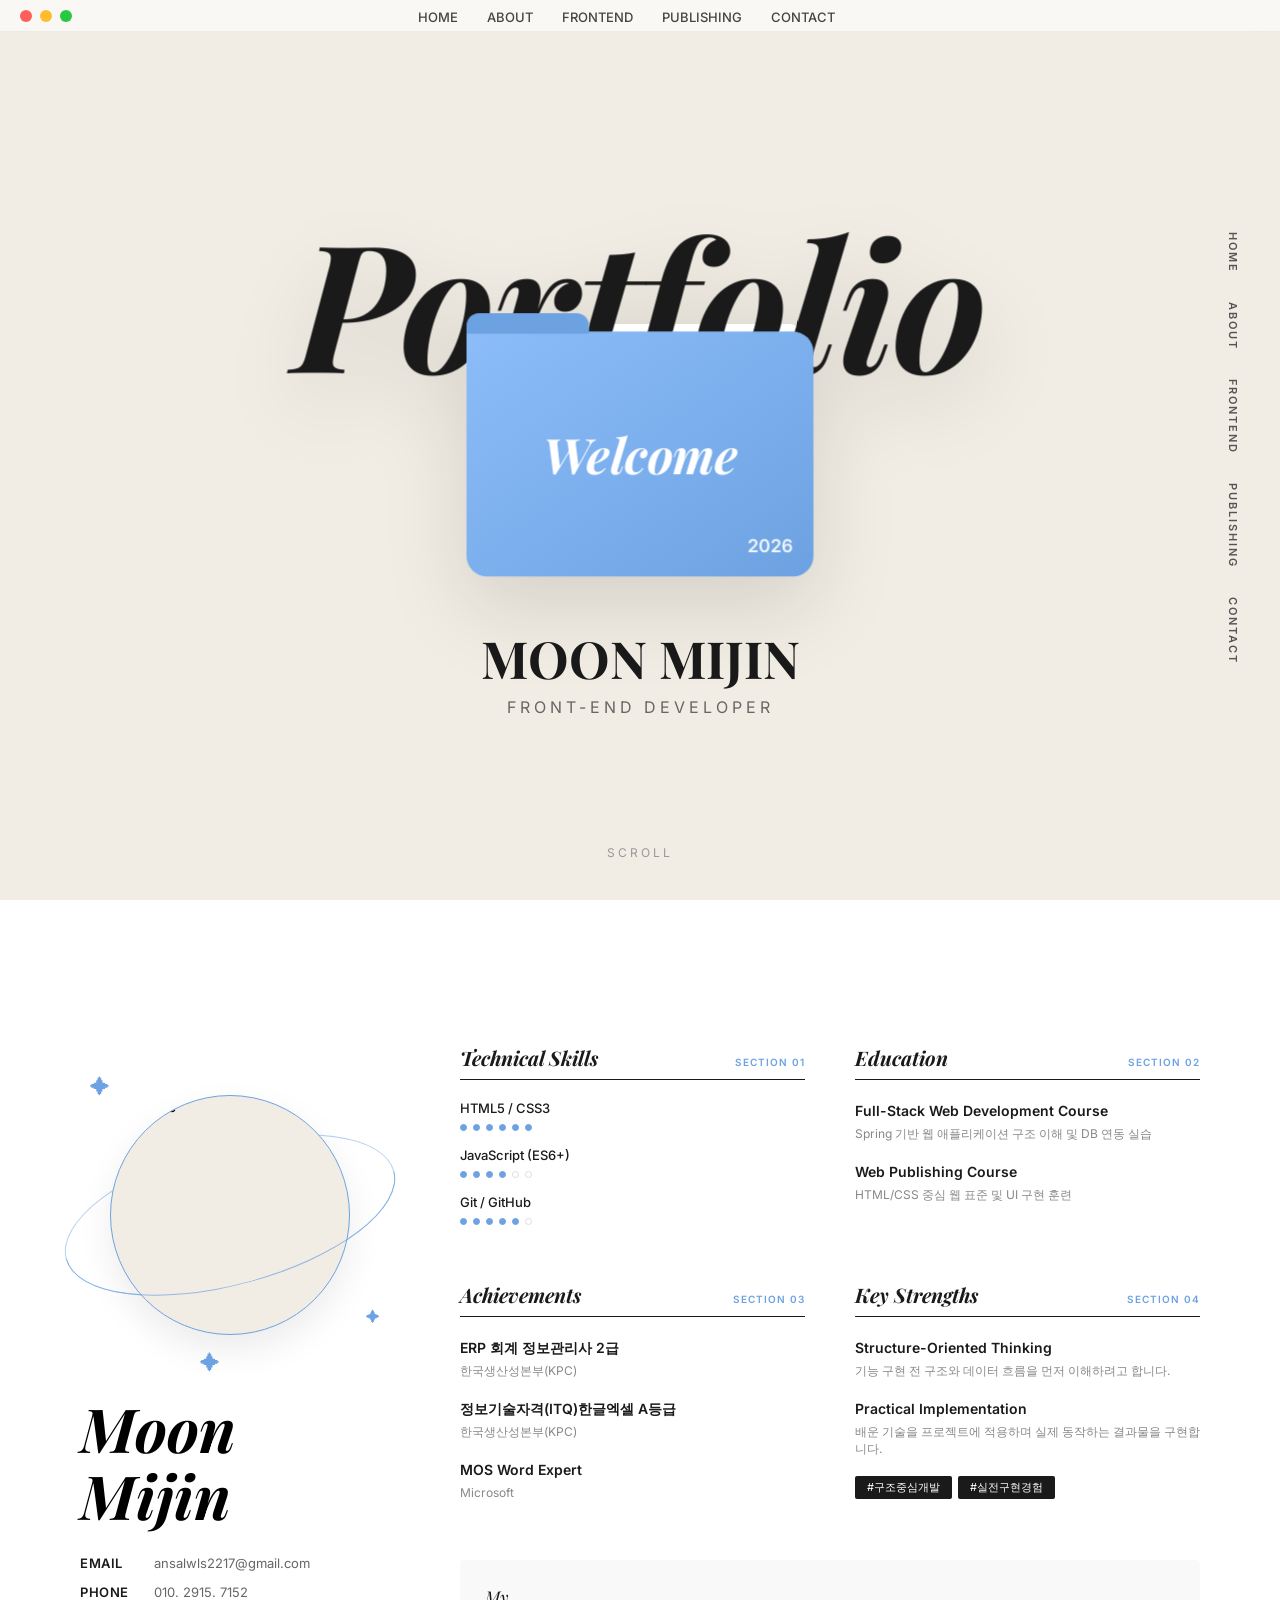
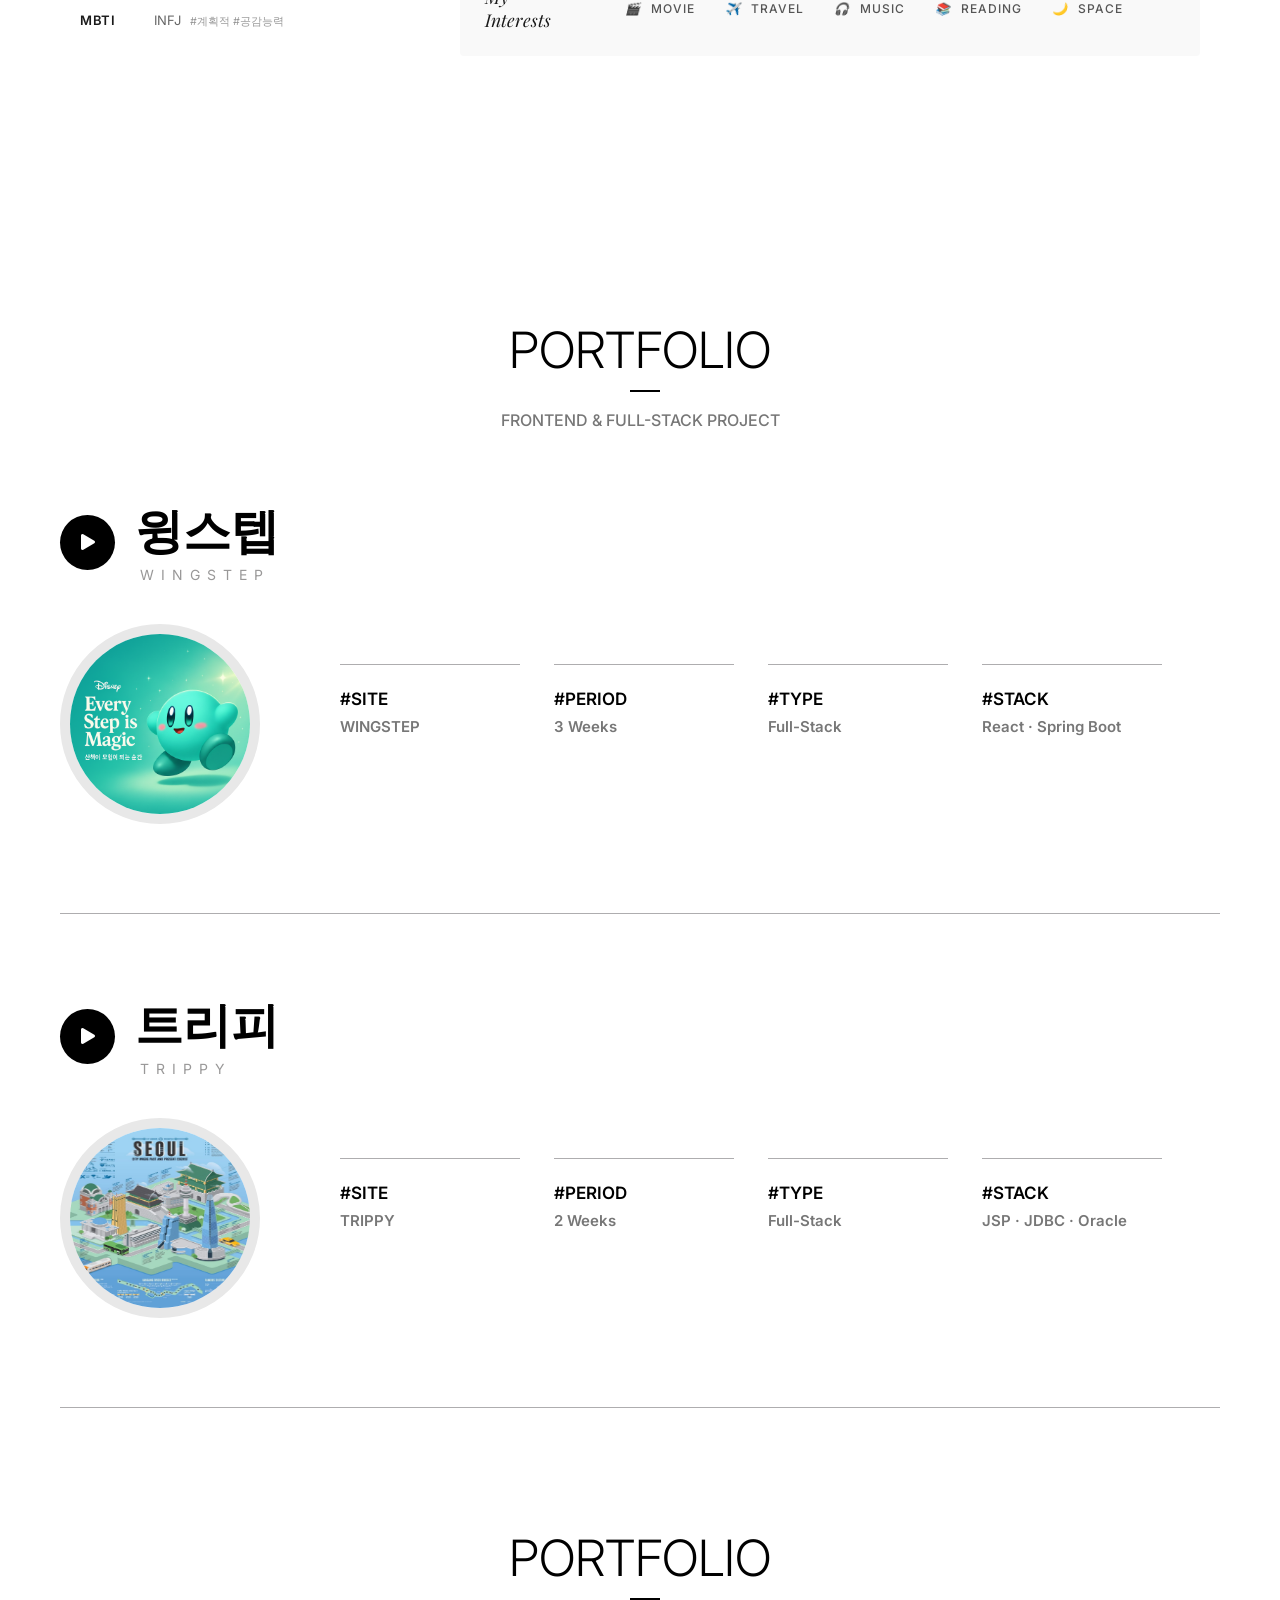
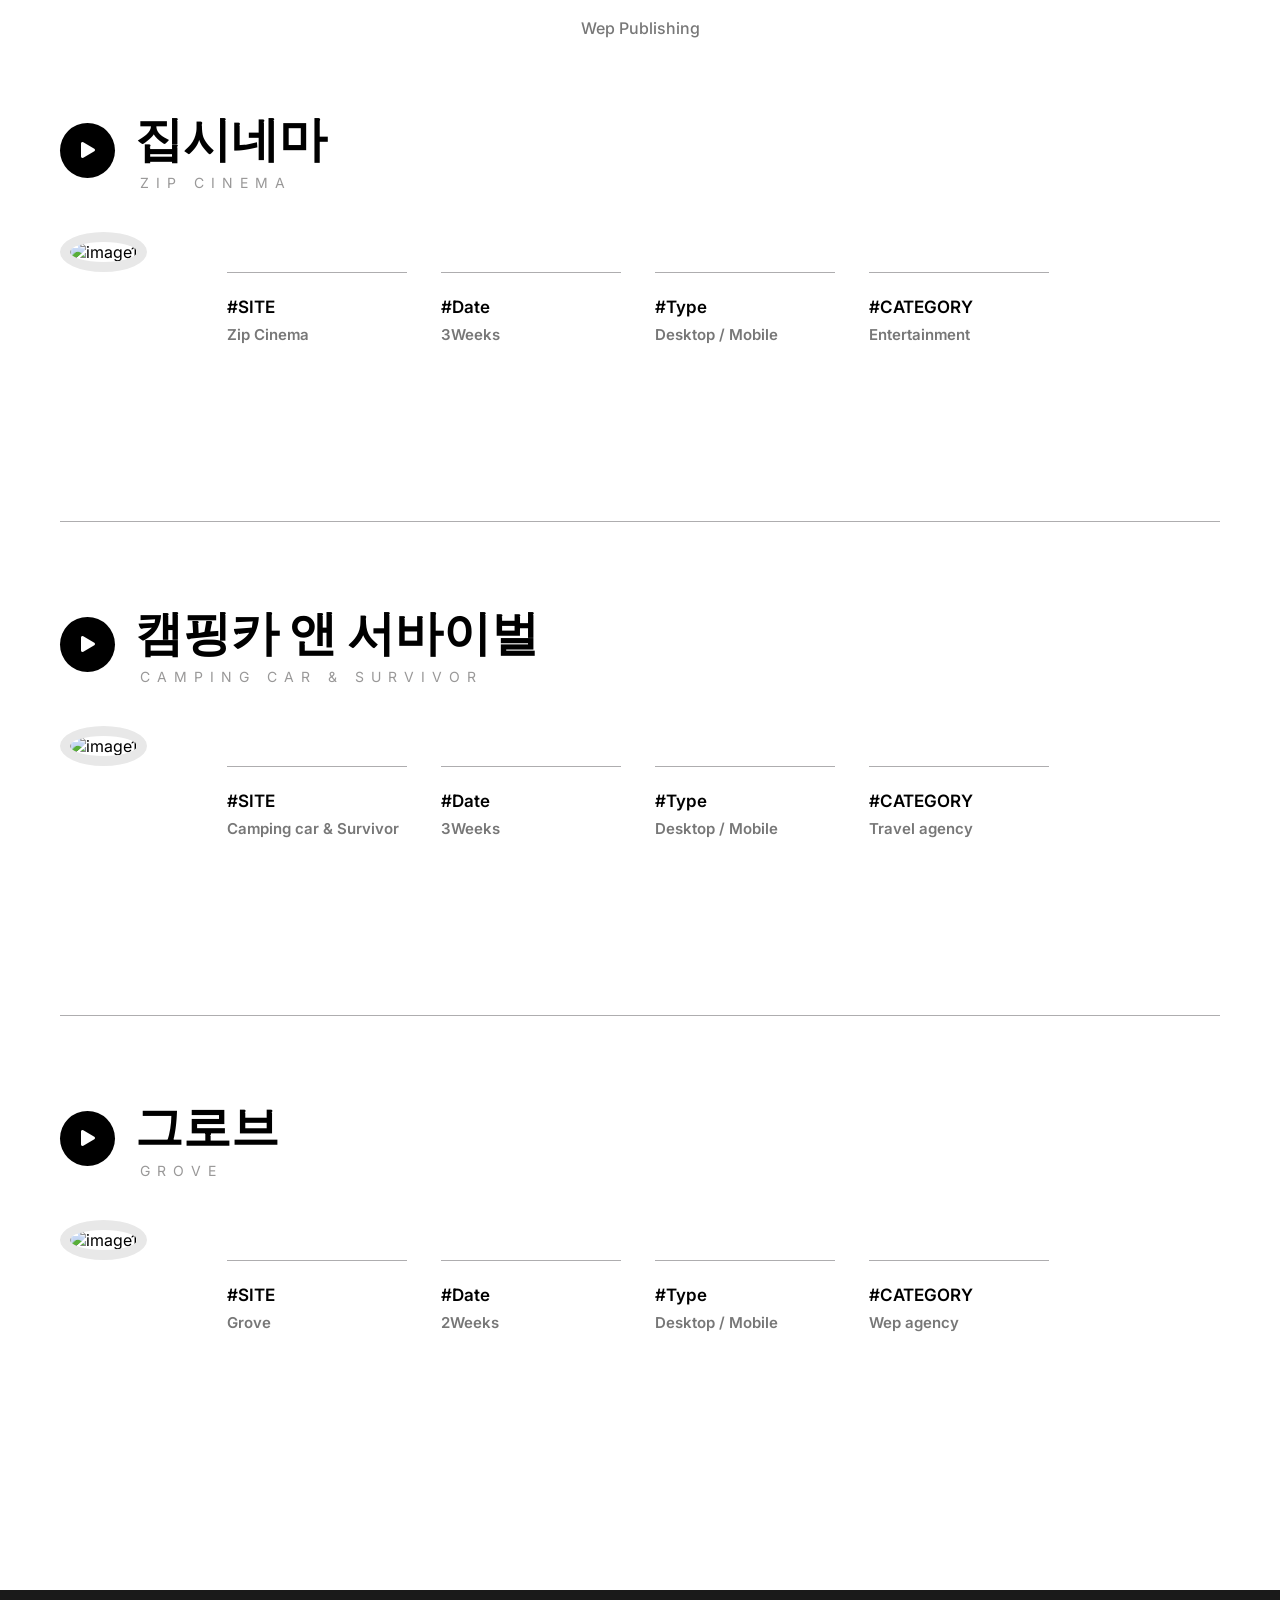
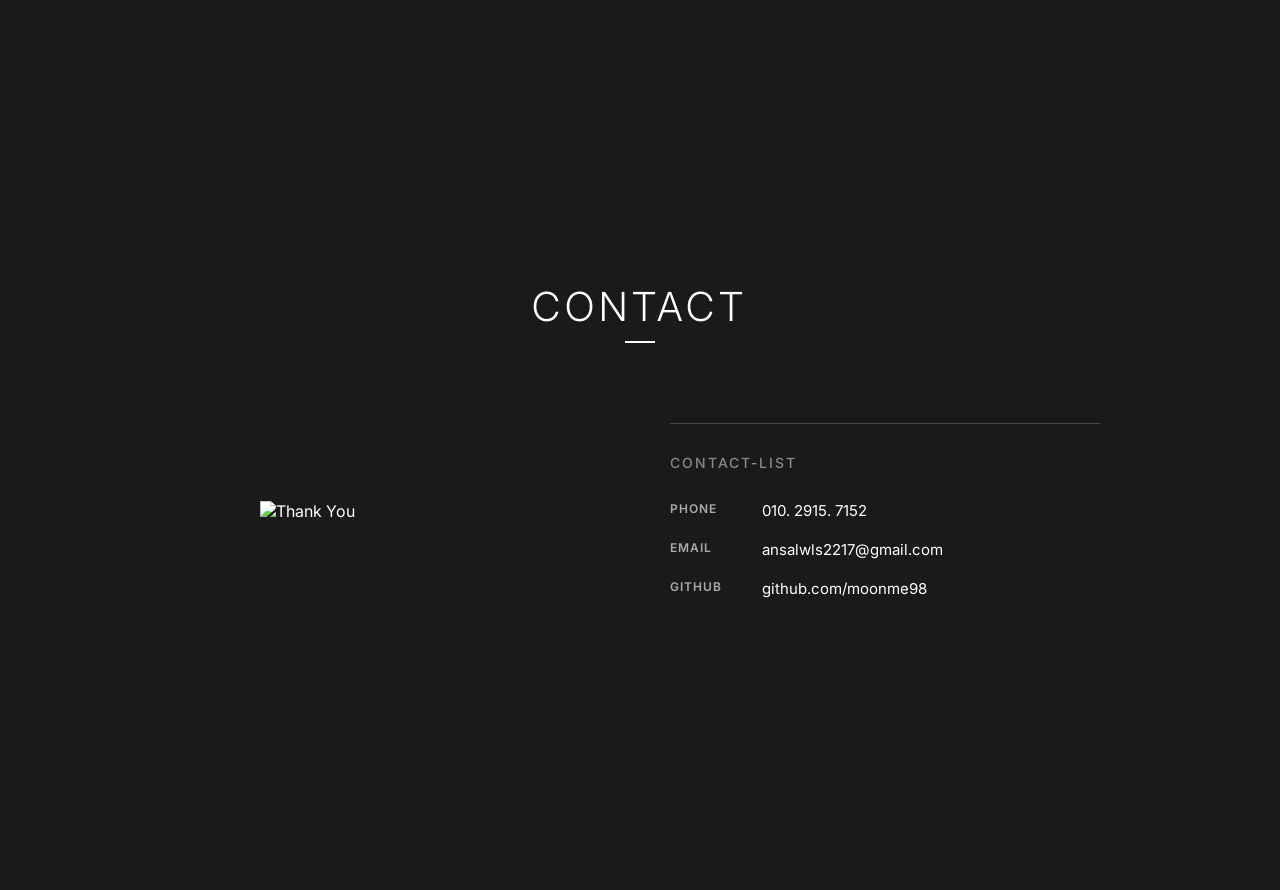
==== commit bf658970: "update: project progress" ====
--- a/index.html
+++ b/index.html
@@ -184,19 +184,19 @@
                         <div class="desc">
                             <div class="piece">
                                 <span class="sub_tit">OVERVIEW</span>
-                                <span>러닝 기록 관리 서비스</span>
+                                <span>러닝 기록 관리 및 시각화 서비스</span>
                             </div>
                             <div class="piece">
                                 <span class="sub_tit">ARCHITECTURE</span>
-                                <span>React → Spring Boot → MySQL</span>
+                                <span>REST API Architecture</span>
                             </div>
                             <div class="piece">
                                 <span class="sub_tit">AUTH</span>
-                                <span>JWT 인증 (Interceptor)</span>
+                                <span>JWT 인증 처리</span>
                             </div>
                             <div class="piece">
                                 <span class="sub_tit">ROLE</span>
-                                <span>Front-End · API 설계 · DB 연동</span>
+                                <span>UI 구현 및 DB 설계</span>
                             </div>
                         </div>
                         <div class="link">
@@ -211,9 +211,9 @@
                         <div class="tit">
                             <span>PROJECT DETAIL</span>
                             <p>
-                                러닝 기록을 관리하고 인증 시스템을 구현한 Full-Stack 웹 프로젝트입니다.
-                                React 기반 UI 설계와 Spring Boot REST API 서버 연동을 통해
-                                사용자 흐름 전체를 직접 구현했습니다.
+                            러닝 기록을 저장하고 시각화할 수 있는 Full-Stack 서비스입니다.
+                            React 기반 UI와 Spring Boot REST API 서버를 연동하여
+                            사용자의 운동 기록 관리와 데이터 조회 기능을 구현했습니다.
                             </p>
                         </div>
                         <!-- Finder Window -->
@@ -226,10 +226,10 @@
                                 </div>
                                 <div class="finder_path">Macintosh HD › Projects › WINGSTEP</div>
                                 <div class="finder_toolbar">
-                                    <span></span>
-                                    <span></span>
-                                    <span></span>
-                                    <span></span>
+                                    <span><img src="images/img/upload.png" alt="upload"></span>
+                                    <span><img src="images/img/heart.png" alt="heart"></span>
+                                    <span><img src="images/img/menu-dots.png" alt="menu-dots"></span>
+                                    <span><img src="images/img/search.png" alt="search"></span>
                                 </div>
                             </div>
                             <div class="finder_body">
@@ -247,6 +247,7 @@
                                         <ul>
                                             <li>React</li>
                                             <li>Spring Boot</li>
+                                            <li>MyBatis</li>
                                             <li>MySQL</li>
                                         </ul>
                                     </div>
@@ -290,22 +291,26 @@
                             <div class="photo">
                                 <img src="images/img/trippy_main.jpg" alt="트리피 메인 화면">
                             </div>
+
                             <div class="project">
                                 <div class="piece">
                                     <span class="sub_tit">#SITE</span>
                                     <span>TRIPPY</span>
                                 </div>
+
                                 <div class="piece">
                                     <span class="sub_tit">#PERIOD</span>
                                     <span>2 Weeks</span>
                                 </div>
+
                                 <div class="piece">
                                     <span class="sub_tit">#TYPE</span>
                                     <span>Full-Stack</span>
                                 </div>
+
                                 <div class="piece">
                                     <span class="sub_tit">#STACK</span>
-                                    <span>React · Spring Boot</span>
+                                    <span>JSP · JDBC · Oracle</span>
                                 </div>
                             </div>
                         </div>
@@ -321,22 +326,18 @@
                                 <span class="sub_tit">OVERVIEW</span>
                                 <span>개인 맞춤 여행 코스 제작 및 관리 플랫폼</span>
                             </div>
-
                             <div class="piece">
                                 <span class="sub_tit">ARCHITECTURE</span>
-                                <span>React → Spring Boot → MySQL</span>
-                            </div>
-
-                            <div class="piece">
-                                <span class="sub_tit">AUTH</span>
-                                <span>JWT 인증 · Role 기반 접근 제어</span>
-                            </div>
-
+                                <span>JSP · Servlet MVC (Model2)</span>
+                            </div>
+                            <div class="piece">
+                                <span class="sub_tit">PATTERN</span>
+                                <span>MVC Model2 Architecture</span>
+                            </div>
                             <div class="piece">
                                 <span class="sub_tit">ROLE</span>
                                 <span>UI 설계 및 코스 기능 구현</span>
                             </div>
-
                         </div>
                         <div class="link">
                             <span>LINK</span>
@@ -344,16 +345,17 @@
                         </div>
                     </div>
                 </div>
-               <div class="sub">
+                <div class="sub">
                     <div class="inner">
                         <div class="tit">
                             <span>PROJECT DETAIL</span>
                             <p>
                                 TRIPPY는 사용자가 자신의 취향과 일정에 맞는 여행 코스를 직접 설계하고
                                 관리할 수 있도록 제작한 개인 맞춤형 여행 플랫폼입니다.
-                                React 기반 UI와 Spring Boot REST API 서버를 연동하여
-                                코스 생성, 일정 관리, 게시판 기능, 사용자 인증까지
-                                전체 흐름을 Full-Stack으로 구현했습니다.
+                                JSP와 Servlet 기반의 MVC Model2 구조로 구현되었으며,
+                                사용자는 코스를 생성하고 일정과 방문지를 관리할 수 있습니다.
+                                또한 게시판을 통해 여행 경험을 공유할 수 있도록 구성했습니다.
+                                데이터 처리는 MyBatis를 통해 Oracle 데이터베이스와 연동했습니다.
                             </p>
                         </div>
                         <!-- Finder Window -->
@@ -374,6 +376,7 @@
                             </div>
                             <div class="finder_body">
                                 <div class="finder_sidebar">
+
                                     <div class="sidebar_section">
                                         <p>Favorites</p>
                                         <ul>
@@ -385,10 +388,10 @@
                                     <div class="sidebar_section">
                                         <p>Tags</p>
                                         <ul>
-                                            <li>React</li>
-                                            <li>Spring Boot</li>
+                                            <li>JSP</li>
+                                            <li>Servlet</li>
+                                            <li>JDBC</li>
                                             <li>Oracle</li>
-                                            <li>MyBatis</li>
                                         </ul>
                                     </div>
                                 </div>
--- a/css/style.css
+++ b/css/style.css
@@ -81,7 +81,7 @@
     font-weight: 600;
     color: #666;
 }
-#portfolio_fn .portfolio .finder_toolbar {
+/* #portfolio_fn .portfolio .finder_toolbar {
     display: flex;
     gap: 14px;
 }
@@ -90,7 +90,39 @@
     height: 16px;
     background: #ddd;
     border-radius: 4px;
-}
+} */
+ #portfolio_fn .portfolio .finder_toolbar {
+    display: flex;
+    align-items: center;
+    gap: 6px;
+}
+#portfolio_fn .portfolio .finder_toolbar span {
+    width: 28px;
+    height: 28px;
+    display: flex;
+    align-items: center;
+    justify-content: center;
+    border-radius: 6px;
+    cursor: pointer;
+    transition: background 0.15s ease;
+}
+#portfolio_fn .portfolio .finder_toolbar span:hover {
+    background: #e9e9e9;
+}
+#portfolio_fn .portfolio .finder_toolbar img {
+    width: 16px;
+    height: 16px;
+    opacity: 0.75;
+}
+#portfolio_fn .portfolio .finder_toolbar span:hover img {
+    opacity: 1;
+}
+#portfolio_fn .portfolio .finder_toolbar span:last-child {
+    margin-left: 10px;
+    padding-left: 10px;
+    border-left: 1px solid #e3e3e3;
+}
+
 
 #portfolio_fn .portfolio .finder_body {
     display: flex;
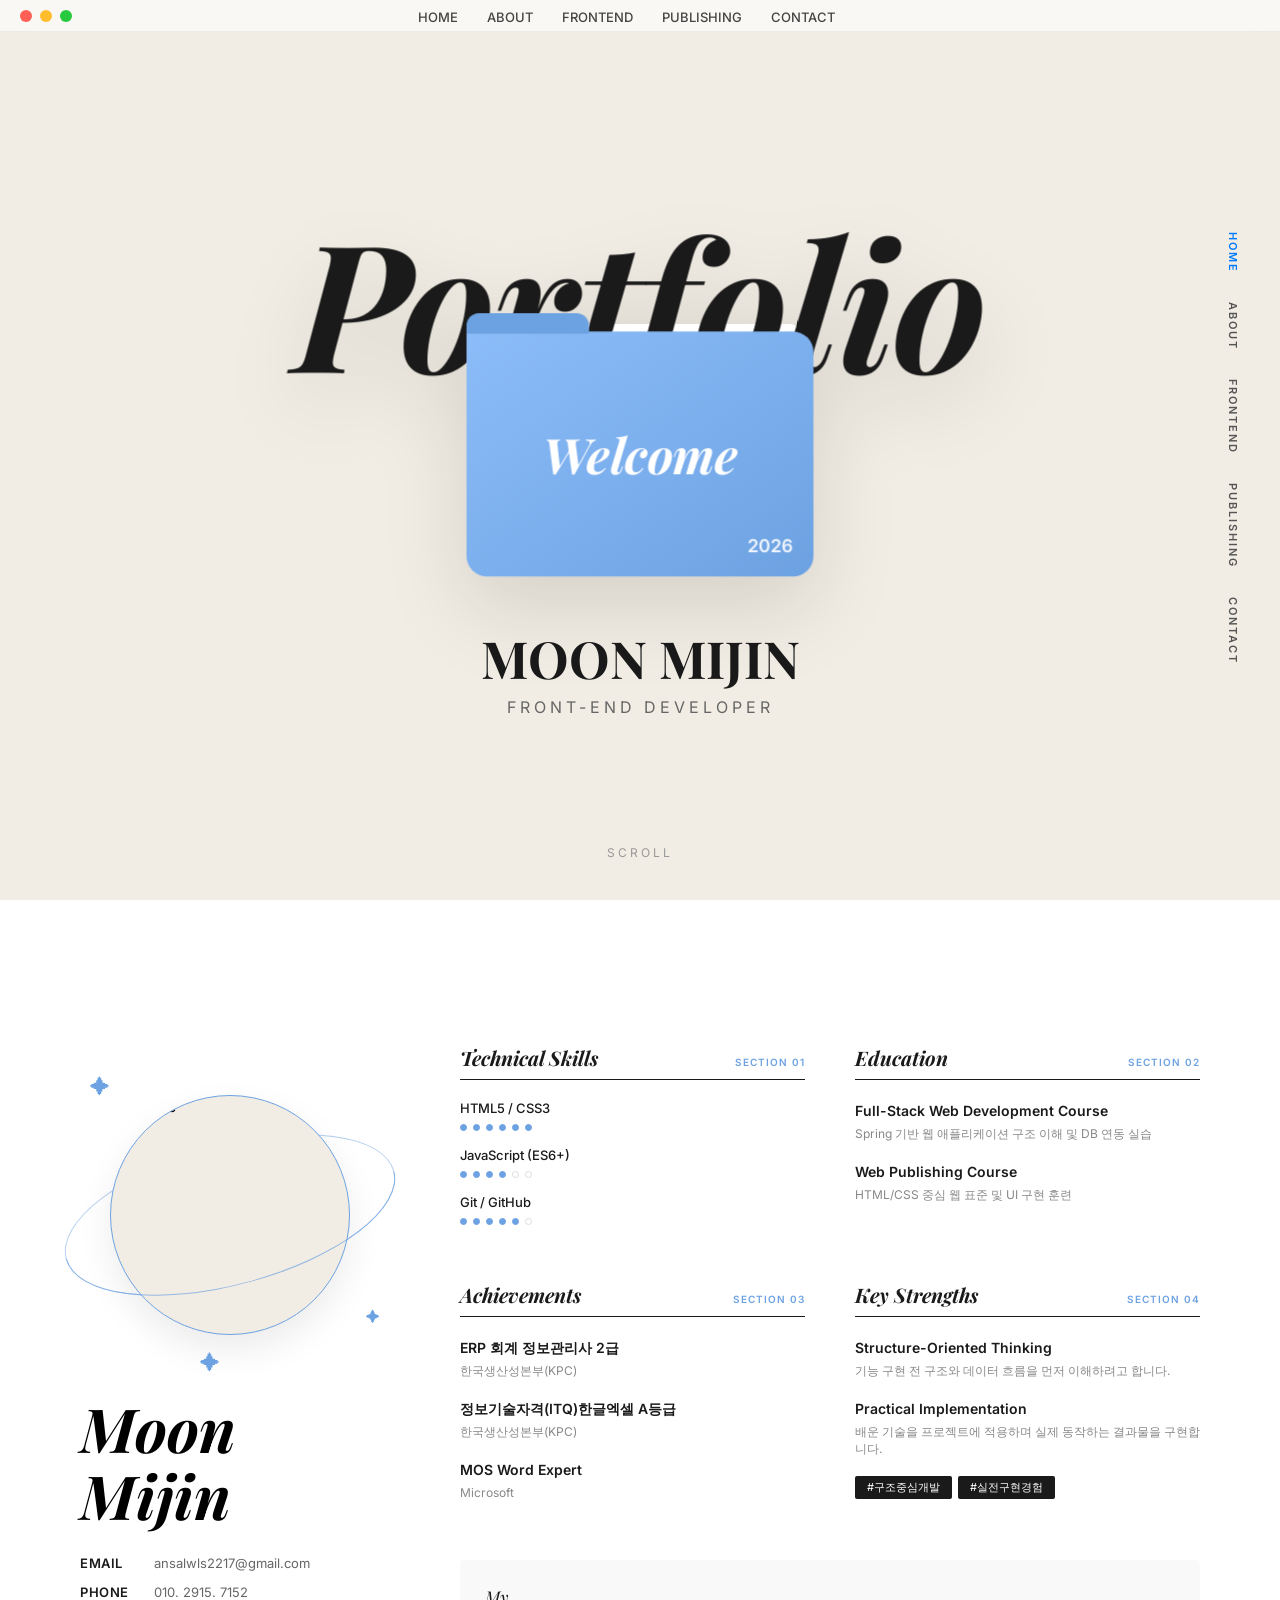
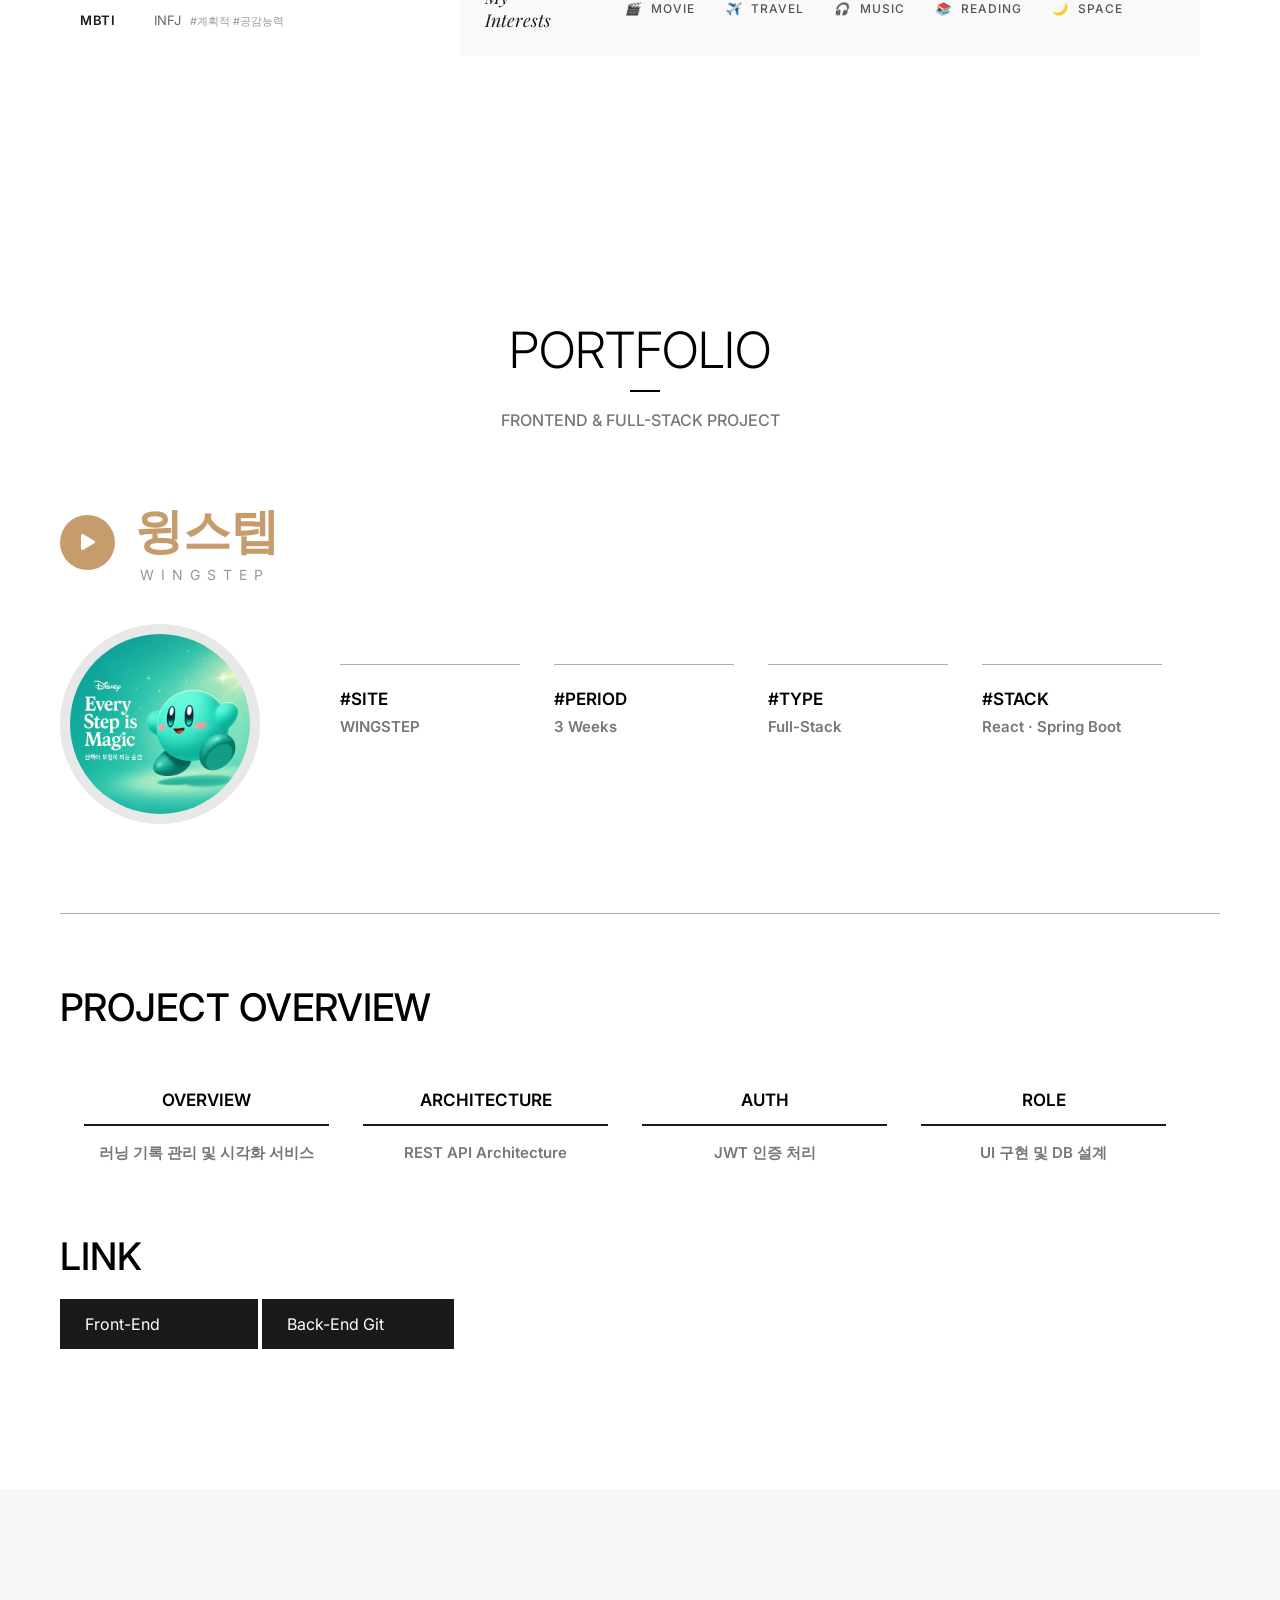
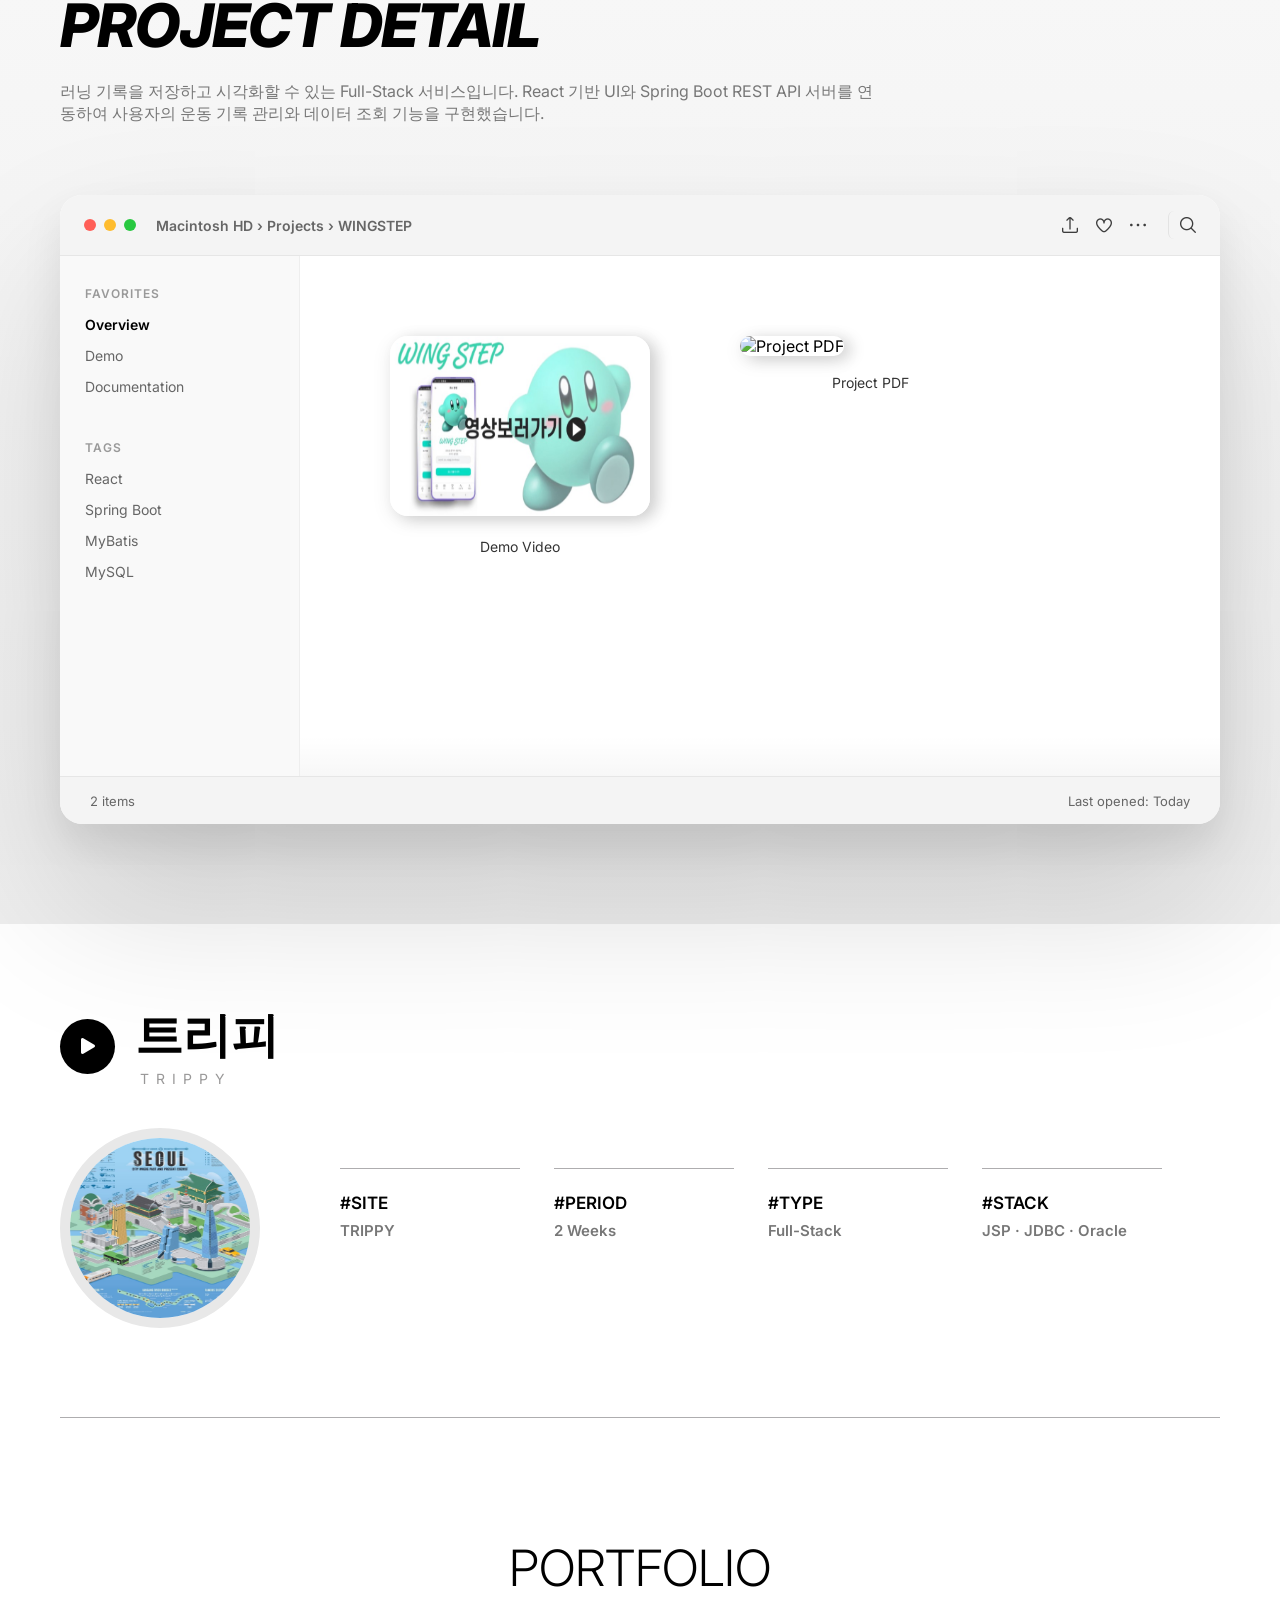
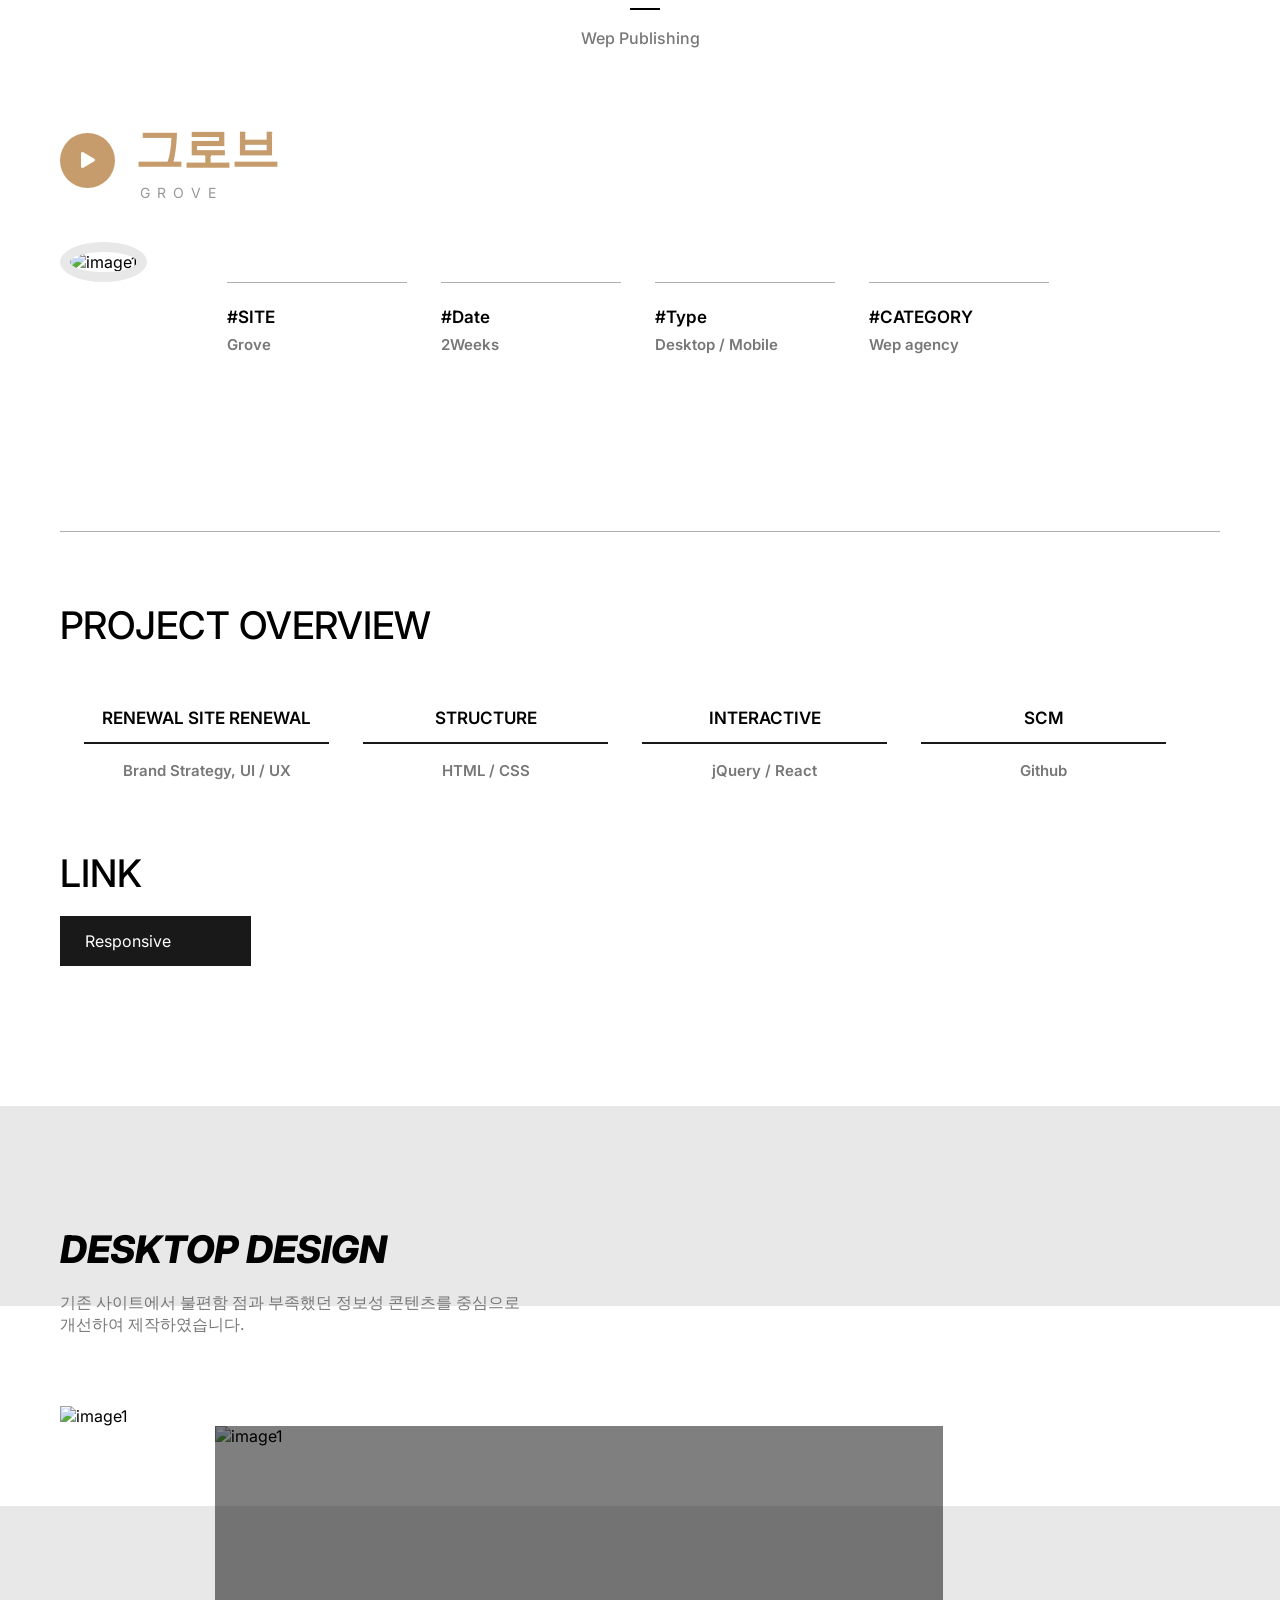
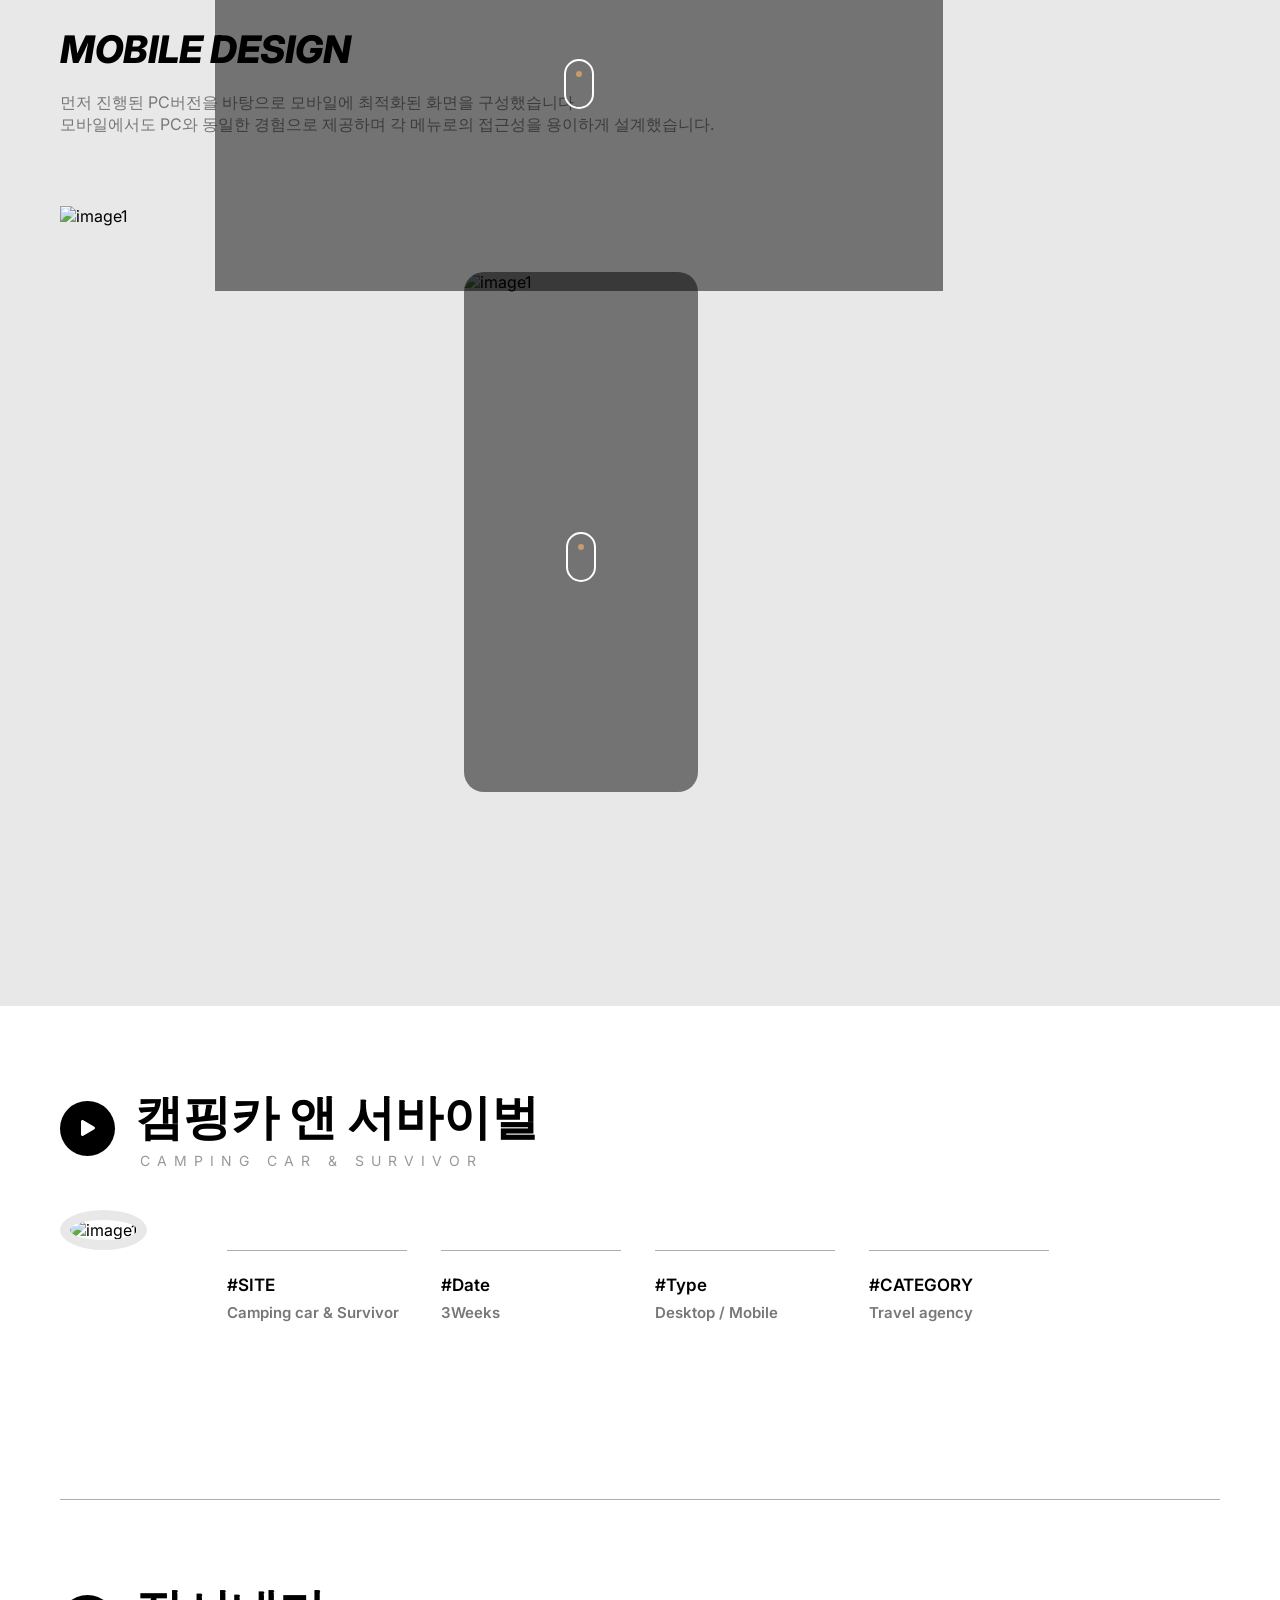
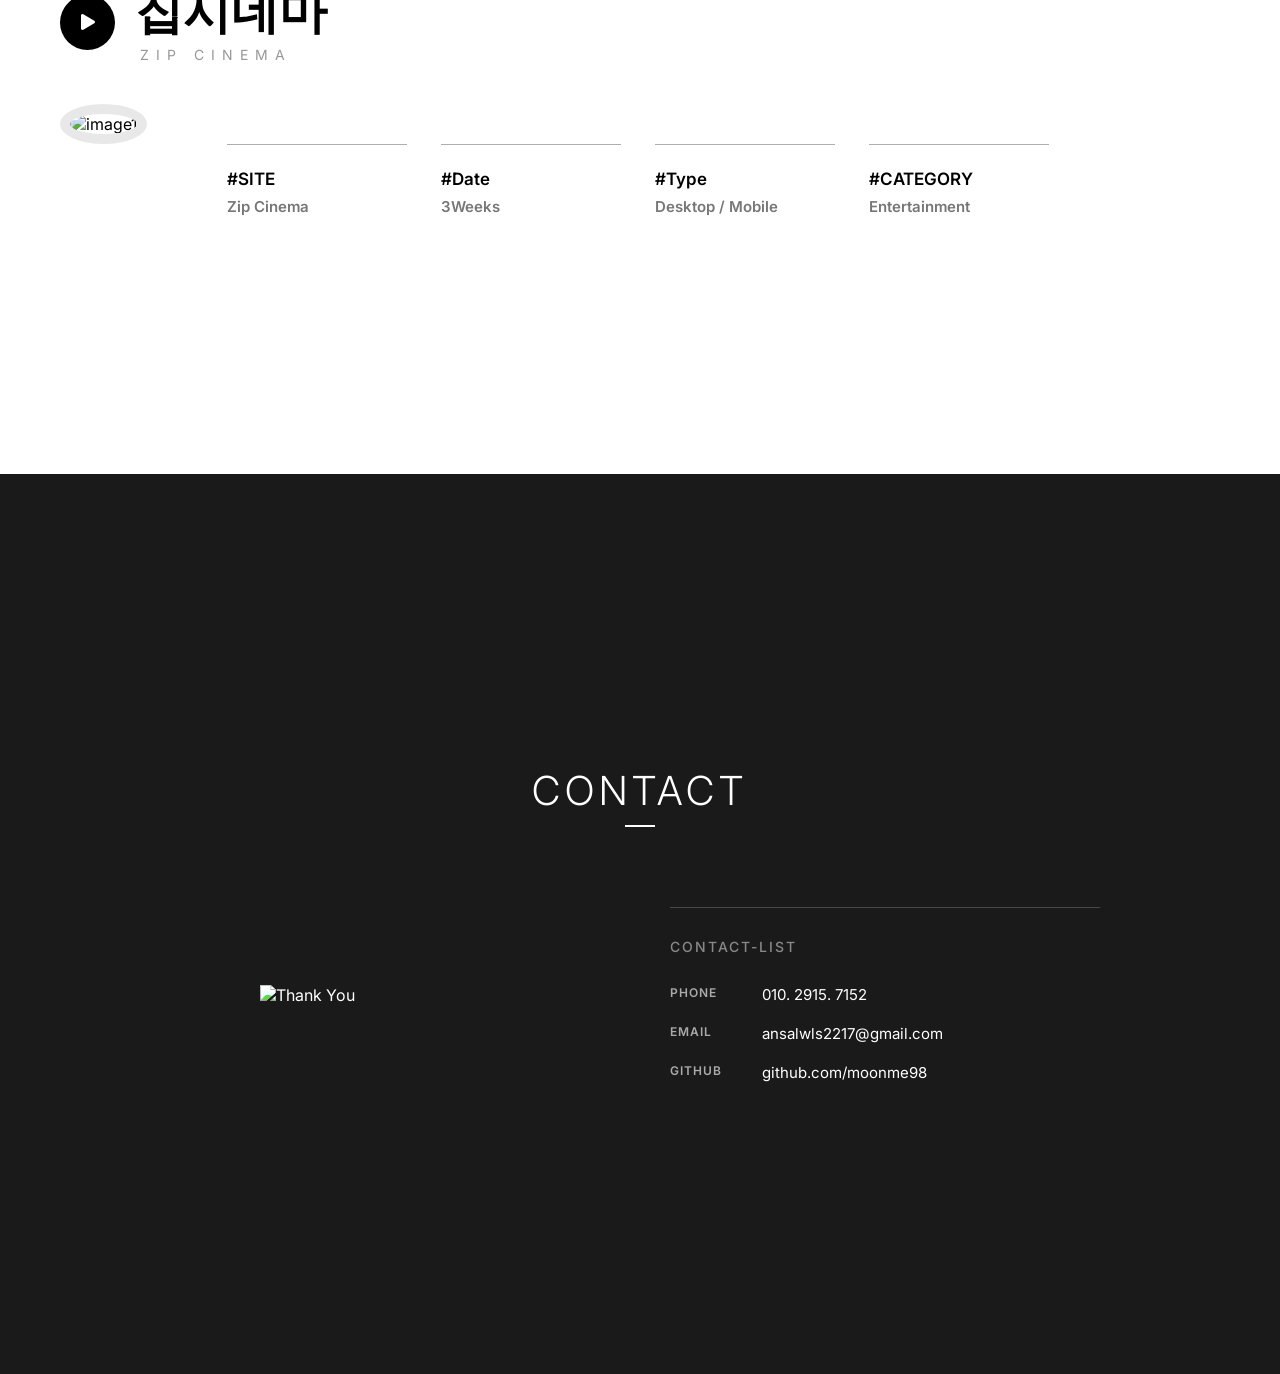
==== commit 9c4520d3: "update: project" ====
--- a/index.html
+++ b/index.html
@@ -428,6 +428,216 @@
                             <a href="">
                                 <div class="ico"><i class="fas fa-play"></i></div>
                                 <div class="txt">
+                                    <h3>그로브</h3>
+                                    <span>GROVE</span>
+                                </div>
+                            </a>
+                        </div>
+                        <div class="content">
+                            <div class="photo">
+                                <img src="images/img/mainChara2.png" alt="image1">
+                            </div>
+                            <div class="project">
+                                <div class="piece">
+                                    <span class="sub_tit">#SITE</span>
+                                    <span>Grove</span>
+                                </div>
+                                <div class="piece">
+                                    <span class="sub_tit">#Date</span>
+                                    <span>2Weeks</span>
+                                </div>
+                                <div class="piece">
+                                    <span class="sub_tit">#Type</span>
+                                    <span>Desktop / Mobile</span>
+                                </div>
+                                <div class="piece">
+                                    <span class="sub_tit">#CATEGORY</span>
+                                    <span>Wep agency</span>
+                                </div>
+                            </div>
+                        </div>
+                    </div>
+                </div>
+                <div class="overview">
+                    <div class="inner">
+                        <div class="tit">
+                            <span>PROJECT OVERVIEW</span>
+                        </div>
+                        <div class="desc">
+                            <div class="piece">
+                                <span class="sub_tit">RENEWAL SITE RENEWAL</span>
+                                <span>Brand Strategy, UI / UX</span>
+                            </div>
+                            <div class="piece">
+                                <span class="sub_tit">STRUCTURE</span>
+                                <span>HTML / CSS</span>
+                            </div>
+                                <div class="piece">
+                                <span class="sub_tit">INTERACTIVE</span>
+                                <span>jQuery / React</span>
+                            </div>
+                                <div class="piece">
+                                <span class="sub_tit">SCM</span>
+                                <span>Github</span>
+                            </div>
+                        </div>
+                        <div class="link">
+                            <span>LINK</span>
+                            <a href="project3/index.html" target="_blank">Responsive</a>
+                        </div>
+                    </div>
+                </div>
+                <div class="sub">
+                    <div class="item">
+                        <div id="pc3" class="pc">
+                            <div class="inner">
+                                <div class="tit">
+                                    <span>DESKTOP DESIGN</span>
+                                    <p>
+                                        기존 사이트에서 불편함 점과 부족했던 정보성 콘텐츠를 중심으로<br>개선하여 제작하였습니다.
+                                    </p>
+                                </div>
+                                <div class="photo">
+                                    <img src="images/img/pc.png" alt="image1">
+                                </div>
+                                <div class="img">
+                                    <div class="dim"><a href=""></a></div>
+                                    <div class="view"><img src="images/img/pc3.png" alt="image1"></div>
+                                </div>
+                            </div>
+                        </div>
+                        <div id="mo3" class="mo">
+                            <div class="inner">
+                                <div class="tit">
+                                    <span>MOBILE DESIGN</span>
+                                    <p>
+                                        먼저 진행된 PC버전을 바탕으로 모바일에 최적화된 화면을 구성했습니다.<br>모바일에서도 PC와 동일한 경험으로 제공하며 각 메뉴로의 접근성을 용이하게 설계했습니다. 
+                                    </p>
+                                </div>
+                                <div class="photo">
+                                    <img src="images/img/mo3_design.png" alt="image1">
+                                </div>
+                                <div class="img">
+                                    <div class="dim"><a href=""></a></div>
+                                    <div class="view"><img src="images/img/mo3.png" alt="image1"></div>
+                                </div>
+                            </div>
+                        </div>
+                    </div>    
+                </div>
+            </div>
+            <div class="portfolio">
+                <div class="main_box">
+                    <div class="inner">
+                        <div class="tit">
+                            <a href="">
+                                <div class="ico"><i class="fas fa-play"></i></div>
+                                <div class="txt">
+                                    <h3>캠핑카 앤 서바이벌</h3>
+                                    <span>CAMPING CAR & SURVIVOR</span>
+                                </div>
+                            </a>
+                        </div>
+                        <div class="content">
+                            <div class="photo">
+                                <img src="images/img/3.png" alt="image1">
+                            </div>
+                            <div class="project">
+                                <div class="piece">
+                                    <span class="sub_tit">#SITE</span>
+                                    <span>Camping car & Survivor</span>
+                                </div>
+                                <div class="piece">
+                                    <span class="sub_tit">#Date</span>
+                                    <span>3Weeks</span>
+                                </div>
+                                <div class="piece">
+                                    <span class="sub_tit">#Type</span>
+                                    <span>Desktop / Mobile</span>
+                                </div>
+                                <div class="piece">
+                                    <span class="sub_tit">#CATEGORY</span>
+                                    <span>Travel agency</span>
+                                </div>
+                            </div>
+                        </div>
+                    </div>
+                </div>
+                <div class="overview">
+                    <div class="inner">
+                        <div class="tit">
+                            <span>PROJECT OVERVIEW</span>
+                        </div>
+                        <div class="desc">
+                            <div class="piece">
+                                <span class="sub_tit">RENEWAL SITE RENEWAL</span>
+                                <span>Brand Strategy, UI / UX</span>
+                            </div>
+                            <div class="piece">
+                                <span class="sub_tit">STRUCTURE</span>
+                                <span>HTML / CSS</span>
+                            </div>
+                                <div class="piece">
+                                <span class="sub_tit">INTERACTIVE</span>
+                                <span>jQuery / React</span>
+                            </div>
+                                <div class="piece">
+                                <span class="sub_tit">SCM</span>
+                                <span>Github</span>
+                            </div>
+                        </div>
+                        <div class="link">
+                            <span>LINK</span>
+                            <a href="project2/pc/index.html" target="_blank">Desktop Site</a>
+                            <a href="project2/mobile/index.html" target="_blank">Mobile Site</a>
+                        </div>
+                        
+                    </div>
+                </div>
+                <div class="sub">
+                    <div class="item">
+                        <div id="pc2" class="pc">
+                            <div class="inner">
+                                <div class="tit">
+                                    <span>DESKTOP DESIGN</span>
+                                    <p>기존 사이트에서 불편함 점과 부족했던 정보성 콘텐츠를 중심으로<br>개선하여 제작하였습니다.</p>
+                                </div>
+                                <div class="photo">
+                                    <img src="images/img/pc.png" alt="image1">
+                                </div>
+                                <div class="img">
+                                    <div class="dim"><a href=""></a></div>
+                                    <div class="view"><img src="images/img/pc2.png" alt="image1"></div>
+                                </div>
+                            </div>
+                        </div>
+                        <div id="mo2" class="mo">
+                            <div class="inner">
+                                <div class="tit">
+                                    <span>MOBILE DESIGN</span>
+                                    <p>
+                                        먼저 진행된 PC버전을 바탕으로 모바일에 최적화된 화면을 구성했습니다.<br>모바일에서도 PC와 동일한 경험으로 제공하며 각 메뉴로의 접근성을 용이하게 설계했습니다. 
+                                    </p>
+                                </div>
+                                <div class="photo">
+                                    <img src="images/img/mo2_design.png" alt="image1">
+                                </div>
+                                <div class="img">
+                                    <div class="dim"><a href=""></a></div>
+                                    <div class="view"><img src="images/img/mo2.png" alt="image1"></div>
+                                </div>
+                            </div>
+                        </div>
+                    </div>
+                </div>
+            </div>
+            <div class="portfolio">
+                <div class="main_box">
+                    <div class="inner">
+                        <div class="tit">
+                            <a href="">
+                                <div class="ico"><i class="fas fa-play"></i></div>
+                                <div class="txt">
                                     <h3>집시네마</h3>
                                     <span>ZIP CINEMA</span>
                                 </div>
@@ -483,7 +693,8 @@
                         </div>
                         <div class="link">
                             <span>LINK</span>
-                            <a href="" class="project1" target="portfolio">사이트 바로가기</a>
+                            <a href="project1/pc/index.html" target="_blank">Desktop Site</a>
+                            <a href="project1/mobile/index.html" target="_blank">Mobile Site</a>
                         </div>
                     </div>
                 </div>
@@ -526,214 +737,6 @@
                     </div>    
                 </div>
             </div>
-            <div class="portfolio">
-                <div class="main_box">
-                    <div class="inner">
-                        <div class="tit">
-                            <a href="">
-                                <div class="ico"><i class="fas fa-play"></i></div>
-                                <div class="txt">
-                                    <h3>캠핑카 앤 서바이벌</h3>
-                                    <span>CAMPING CAR & SURVIVOR</span>
-                                </div>
-                            </a>
-                        </div>
-                        <div class="content">
-                            <div class="photo">
-                                <img src="images/img/3.png" alt="image1">
-                            </div>
-                            <div class="project">
-                                <div class="piece">
-                                    <span class="sub_tit">#SITE</span>
-                                    <span>Camping car & Survivor</span>
-                                </div>
-                                <div class="piece">
-                                    <span class="sub_tit">#Date</span>
-                                    <span>3Weeks</span>
-                                </div>
-                                <div class="piece">
-                                    <span class="sub_tit">#Type</span>
-                                    <span>Desktop / Mobile</span>
-                                </div>
-                                <div class="piece">
-                                    <span class="sub_tit">#CATEGORY</span>
-                                    <span>Travel agency</span>
-                                </div>
-                            </div>
-                        </div>
-                    </div>
-                </div>
-                <div class="overview">
-                    <div class="inner">
-                        <div class="tit">
-                            <span>PROJECT OVERVIEW</span>
-                        </div>
-                        <div class="desc">
-                            <div class="piece">
-                                <span class="sub_tit">RENEWAL SITE RENEWAL</span>
-                                <span>Brand Strategy, UI / UX</span>
-                            </div>
-                            <div class="piece">
-                                <span class="sub_tit">STRUCTURE</span>
-                                <span>HTML / CSS</span>
-                            </div>
-                                <div class="piece">
-                                <span class="sub_tit">INTERACTIVE</span>
-                                <span>jQuery / React</span>
-                            </div>
-                                <div class="piece">
-                                <span class="sub_tit">SCM</span>
-                                <span>Github</span>
-                            </div>
-                        </div>
-                        <div class="link">
-                            <span>LINK</span>
-                            <a href="" class="project2" target="portfolio">사이트 바로가기</a>
-                        </div>
-                    </div>
-                </div>
-                <div class="sub">
-                    <div class="item">
-                        <div id="pc2" class="pc">
-                            <div class="inner">
-                                <div class="tit">
-                                    <span>DESKTOP DESIGN</span>
-                                    <p>기존 사이트에서 불편함 점과 부족했던 정보성 콘텐츠를 중심으로<br>개선하여 제작하였습니다.</p>
-                                </div>
-                                <div class="photo">
-                                    <img src="images/img/pc.png" alt="image1">
-                                </div>
-                                <div class="img">
-                                    <div class="dim"><a href=""></a></div>
-                                    <div class="view"><img src="images/img/pc2.png" alt="image1"></div>
-                                </div>
-                            </div>
-                        </div>
-                        <div id="mo2" class="mo">
-                            <div class="inner">
-                                <div class="tit">
-                                    <span>MOBILE DESIGN</span>
-                                    <p>
-                                        먼저 진행된 PC버전을 바탕으로 모바일에 최적화된 화면을 구성했습니다.<br>모바일에서도 PC와 동일한 경험으로 제공하며 각 메뉴로의 접근성을 용이하게 설계했습니다. 
-                                    </p>
-                                </div>
-                                <div class="photo">
-                                    <img src="images/img/mo2_design.png" alt="image1">
-                                </div>
-                                <div class="img">
-                                    <div class="dim"><a href=""></a></div>
-                                    <div class="view"><img src="images/img/mo2.png" alt="image1"></div>
-                                </div>
-                            </div>
-                        </div>
-                    </div>
-                </div>
-            </div>
-            <div class="portfolio">
-                <div class="main_box">
-                    <div class="inner">
-                        <div class="tit">
-                            <a href="">
-                                <div class="ico"><i class="fas fa-play"></i></div>
-                                <div class="txt">
-                                    <h3>그로브</h3>
-                                    <span>GROVE</span>
-                                </div>
-                            </a>
-                        </div>
-                        <div class="content">
-                            <div class="photo">
-                                <img src="images/img/mainChara2.png" alt="image1">
-                            </div>
-                            <div class="project">
-                                <div class="piece">
-                                    <span class="sub_tit">#SITE</span>
-                                    <span>Grove</span>
-                                </div>
-                                <div class="piece">
-                                    <span class="sub_tit">#Date</span>
-                                    <span>2Weeks</span>
-                                </div>
-                                <div class="piece">
-                                    <span class="sub_tit">#Type</span>
-                                    <span>Desktop / Mobile</span>
-                                </div>
-                                <div class="piece">
-                                    <span class="sub_tit">#CATEGORY</span>
-                                    <span>Wep agency</span>
-                                </div>
-                            </div>
-                        </div>
-                    </div>
-                </div>
-                <div class="overview">
-                    <div class="inner">
-                        <div class="tit">
-                            <span>PROJECT OVERVIEW</span>
-                        </div>
-                        <div class="desc">
-                            <div class="piece">
-                                <span class="sub_tit">RENEWAL SITE RENEWAL</span>
-                                <span>Brand Strategy, UI / UX</span>
-                            </div>
-                            <div class="piece">
-                                <span class="sub_tit">STRUCTURE</span>
-                                <span>HTML / CSS</span>
-                            </div>
-                                <div class="piece">
-                                <span class="sub_tit">INTERACTIVE</span>
-                                <span>jQuery / React</span>
-                            </div>
-                                <div class="piece">
-                                <span class="sub_tit">SCM</span>
-                                <span>Github</span>
-                            </div>
-                        </div>
-                        <div class="link">
-                            <span>LINK</span>
-                            <a href="" class="project3" target="portfolio">사이트 바로가기</a>
-                        </div>
-                    </div>
-                </div>
-                <div class="sub">
-                    <div class="item">
-                        <div id="pc3" class="pc">
-                            <div class="inner">
-                                <div class="tit">
-                                    <span>DESKTOP DESIGN</span>
-                                    <p>
-                                        기존 사이트에서 불편함 점과 부족했던 정보성 콘텐츠를 중심으로<br>개선하여 제작하였습니다.
-                                    </p>
-                                </div>
-                                <div class="photo">
-                                    <img src="images/img/pc.png" alt="image1">
-                                </div>
-                                <div class="img">
-                                    <div class="dim"><a href=""></a></div>
-                                    <div class="view"><img src="images/img/pc3.png" alt="image1"></div>
-                                </div>
-                            </div>
-                        </div>
-                        <div id="mo3" class="mo">
-                            <div class="inner">
-                                <div class="tit">
-                                    <span>MOBILE DESIGN</span>
-                                    <p>
-                                        먼저 진행된 PC버전을 바탕으로 모바일에 최적화된 화면을 구성했습니다.<br>모바일에서도 PC와 동일한 경험으로 제공하며 각 메뉴로의 접근성을 용이하게 설계했습니다. 
-                                    </p>
-                                </div>
-                                <div class="photo">
-                                    <img src="images/img/mo3_design.png" alt="image1">
-                                </div>
-                                <div class="img">
-                                    <div class="dim"><a href=""></a></div>
-                                    <div class="view"><img src="images/img/mo3.png" alt="image1"></div>
-                                </div>
-                            </div>
-                        </div>
-                    </div>    
-                </div>
-            </div>
         </div>
     </section>
 
--- a/css/style.css
+++ b/css/style.css
@@ -16,7 +16,7 @@
    portfolio - FRONTEND PROJECTS
 ========================================= */
 #portfolio_fn .portfolio .overview .link a:first-of-type {
-    padding: 0 85px 0 25px;
+    padding: 0 98px 0 25px;
 }
 
 #portfolio_fn .portfolio .sub {
@@ -430,7 +430,7 @@
     position: relative;
     display: inline-block;
     margin-top: 20px;
-    padding: 0 60px 0 25px;
+    padding: 0 70px 0 25px;
     width: auto;
     font-size: 16px;
     line-height: 50px;
@@ -439,6 +439,9 @@
     text-align: center;
     background: #191919;
     transition: background 0.2s;
+}
+#portfolio .portfolio .overview .link a:last-of-type {
+    padding: 0 80px 0 25px;
 }
 .portfolio .overview .link a::after {
     content: "";
